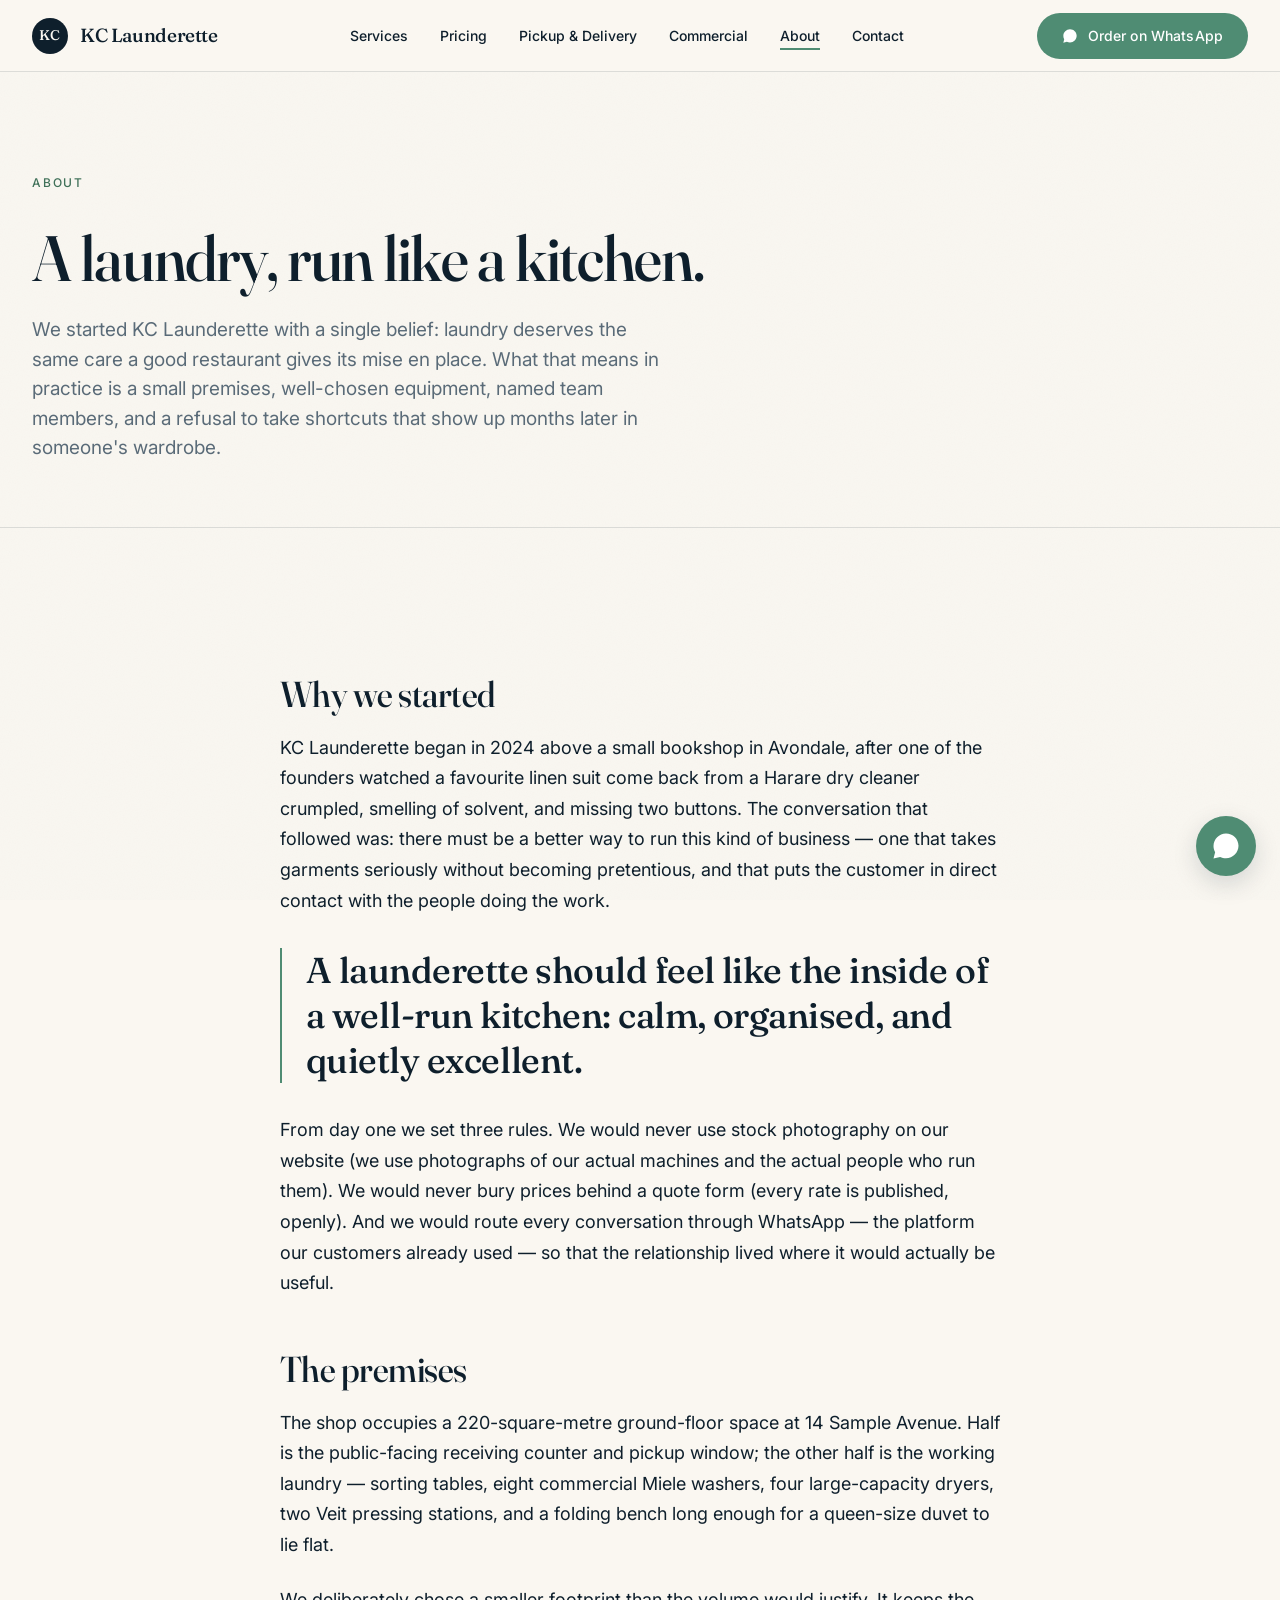
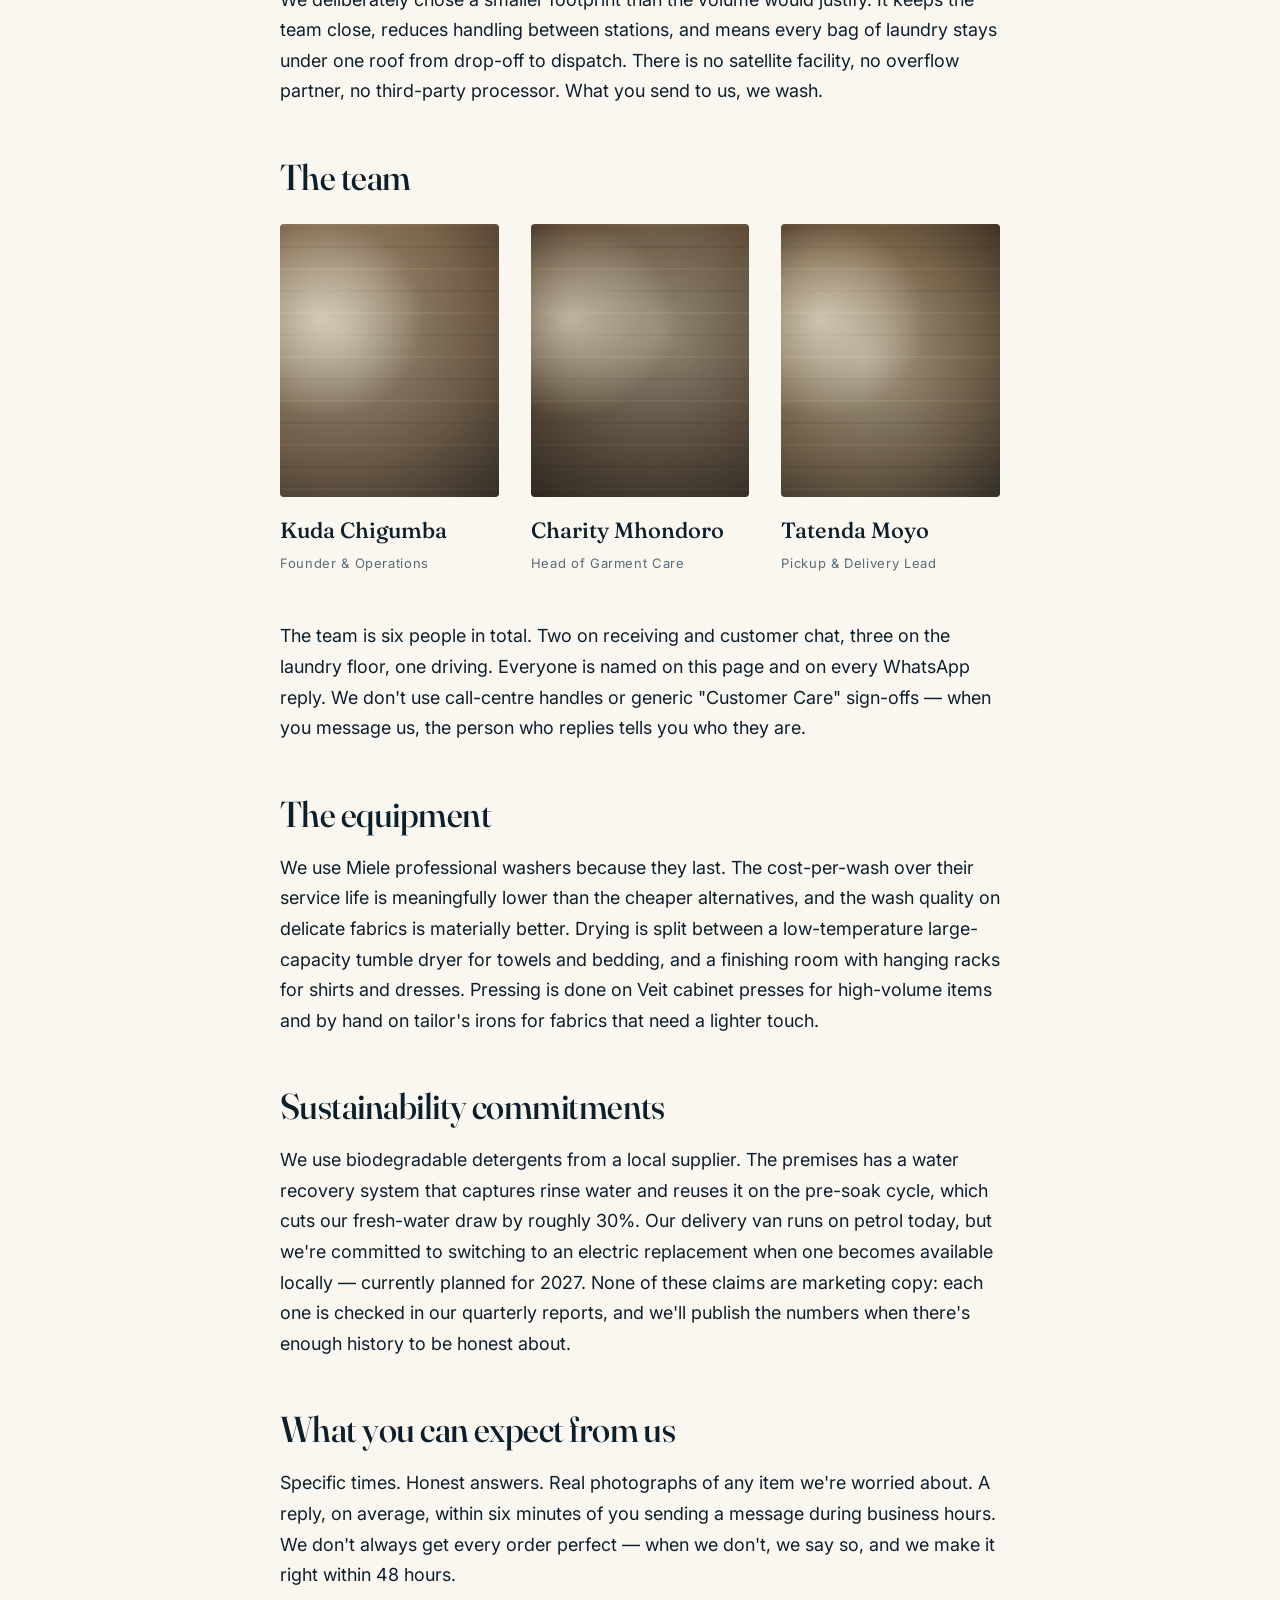
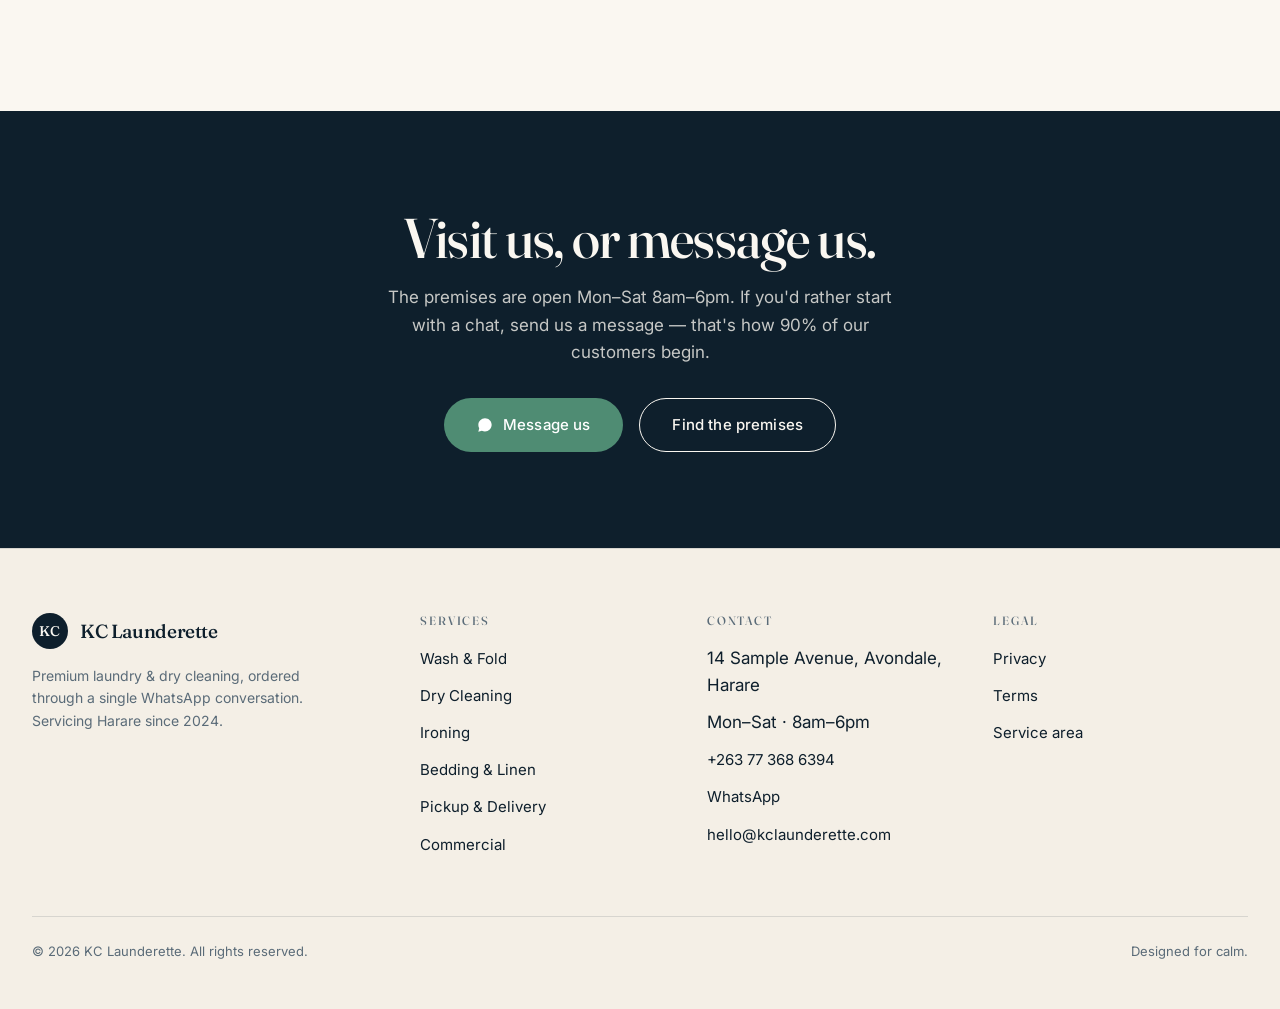
==== about.html @ 192f3614 "Initial site: KC Launderette enterprise website Implements the full design specification (v1.0) — se" ====
<!DOCTYPE html>
<html lang="en">
<head>
  <meta charset="UTF-8" />
  <meta name="viewport" content="width=device-width, initial-scale=1, viewport-fit=cover" />
  <title>About — KC Launderette</title>
  <meta name="description" content="The story behind KC Launderette — the premises, the team, the equipment, and the sustainability commitments behind every load." />
  <meta name="theme-color" content="#FAF7F1" />

  <link rel="preconnect" href="https://fonts.googleapis.com" />
  <link rel="preconnect" href="https://fonts.gstatic.com" crossorigin />
  <link rel="stylesheet" href="https://fonts.googleapis.com/css2?family=Fraunces:opsz,wght@9..144,400;9..144,500;9..144,600&family=Inter:wght@400;500;600&display=swap" />
  <link rel="stylesheet" href="assets/css/styles.css" />
</head>
<body>

<a class="skip-link" href="#main">Skip to content</a>

<!-- Navigation -->
<header class="nav">
  <div class="container nav__inner">
    <a href="index.html" class="brand" aria-label="KC Launderette home">
      <span class="brand__monogram">KC</span>
      <span class="brand__wordmark">KC Launderette</span>
    </a>
    <nav aria-label="Primary">
      <ul class="nav__links">
        <li><a href="services.html">Services</a></li>
        <li><a href="pricing.html">Pricing</a></li>
        <li><a href="pickup-delivery.html">Pickup &amp; Delivery</a></li>
        <li><a href="commercial.html">Commercial</a></li>
        <li><a href="about.html" aria-current="page">About</a></li>
        <li><a href="contact.html">Contact</a></li>
      </ul>
    </nav>
    <div class="nav__right">
      <a class="btn btn--primary btn--whatsapp nav__cta" href="https://wa.me/263773686394?text=Hi%20KC%20Launderette%2C%20I%27d%20like%20to%20place%20an%20order." data-source="nav" data-label="Order on WhatsApp" target="_blank" rel="noopener">
        <svg class="icon-whatsapp" viewBox="0 0 24 24" fill="currentColor" aria-hidden="true"><path d="M17.5 14.4c-.3-.1-1.7-.8-2-.9-.3-.1-.5-.2-.7.2-.2.3-.7.9-.9 1.1-.2.2-.3.2-.6.1-.3-.1-1.2-.4-2.3-1.4-.9-.8-1.4-1.7-1.6-2-.2-.3 0-.5.1-.6.1-.1.3-.4.4-.5.1-.2.2-.3.3-.5.1-.2 0-.4 0-.5l-.7-1.8c-.2-.5-.4-.4-.6-.4h-.5c-.2 0-.5.1-.7.4-.3.3-1 1-1 2.4s1 2.8 1.2 3c.1.2 2 3.1 4.9 4.4.7.3 1.2.5 1.6.6.7.2 1.3.2 1.8.1.5-.1 1.7-.7 1.9-1.4.2-.7.2-1.2.2-1.4-.1-.1-.3-.2-.6-.3zM12 2C6.5 2 2 6.5 2 12c0 1.8.5 3.4 1.3 4.9L2 22l5.3-1.3c1.4.7 3 1.1 4.7 1.1 5.5 0 10-4.5 10-10S17.5 2 12 2z"/></svg>
        Order on WhatsApp
      </a>
      <a class="nav__mobile-cta" href="https://wa.me/263773686394?text=Hi%20KC%20Launderette%2C%20I%27d%20like%20to%20place%20an%20order." data-source="nav-mobile" data-label="WhatsApp" target="_blank" rel="noopener" aria-label="Order on WhatsApp">
        <svg viewBox="0 0 24 24" width="22" height="22" fill="currentColor" aria-hidden="true"><path d="M17.5 14.4c-.3-.1-1.7-.8-2-.9-.3-.1-.5-.2-.7.2-.2.3-.7.9-.9 1.1-.2.2-.3.2-.6.1-.3-.1-1.2-.4-2.3-1.4-.9-.8-1.4-1.7-1.6-2-.2-.3 0-.5.1-.6.1-.1.3-.4.4-.5.1-.2.2-.3.3-.5.1-.2 0-.4 0-.5l-.7-1.8c-.2-.5-.4-.4-.6-.4h-.5c-.2 0-.5.1-.7.4-.3.3-1 1-1 2.4s1 2.8 1.2 3c.1.2 2 3.1 4.9 4.4.7.3 1.2.5 1.6.6.7.2 1.3.2 1.8.1.5-.1 1.7-.7 1.9-1.4.2-.7.2-1.2.2-1.4-.1-.1-.3-.2-.6-.3zM12 2C6.5 2 2 6.5 2 12c0 1.8.5 3.4 1.3 4.9L2 22l5.3-1.3c1.4.7 3 1.1 4.7 1.1 5.5 0 10-4.5 10-10S17.5 2 12 2z"/></svg>
      </a>
      <button class="nav__hamburger" aria-label="Open menu" aria-expanded="false" data-menu-open>
        <svg viewBox="0 0 24 24" fill="none" stroke="currentColor" stroke-width="1.5" stroke-linecap="round"><path d="M4 7h16M4 12h16M4 17h16"/></svg>
      </button>
    </div>
  </div>
</header>

<!-- Mobile menu overlay -->
<div class="menu" data-menu role="dialog" aria-label="Site navigation">
  <div class="menu__top">
    <a href="index.html" class="brand">
      <span class="brand__monogram">KC</span>
      <span class="brand__wordmark">KC Launderette</span>
    </a>
    <button class="nav__hamburger" aria-label="Close menu" data-menu-close>
      <svg viewBox="0 0 24 24" fill="none" stroke="currentColor" stroke-width="1.5" stroke-linecap="round"><path d="M6 6l12 12M18 6L6 18"/></svg>
    </button>
  </div>
  <ul class="menu__list">
    <li><a href="services.html">Services</a></li>
    <li><a href="pricing.html">Pricing</a></li>
    <li><a href="pickup-delivery.html">Pickup &amp; Delivery</a></li>
    <li><a href="commercial.html">Commercial</a></li>
    <li><a href="about.html">About</a></li>
    <li><a href="contact.html">Contact</a></li>
  </ul>
  <div class="menu__footer">
    <a class="btn btn--primary btn--whatsapp btn--full btn--lg" href="https://wa.me/263773686394?text=Hi%20KC%20Launderette%2C%20I%27d%20like%20to%20place%20an%20order." data-source="menu" data-label="Order on WhatsApp" target="_blank" rel="noopener">
      <svg class="icon-whatsapp" viewBox="0 0 24 24" fill="currentColor" aria-hidden="true"><path d="M17.5 14.4c-.3-.1-1.7-.8-2-.9-.3-.1-.5-.2-.7.2-.2.3-.7.9-.9 1.1-.2.2-.3.2-.6.1-.3-.1-1.2-.4-2.3-1.4-.9-.8-1.4-1.7-1.6-2-.2-.3 0-.5.1-.6.1-.1.3-.4.4-.5.1-.2.2-.3.3-.5.1-.2 0-.4 0-.5l-.7-1.8c-.2-.5-.4-.4-.6-.4h-.5c-.2 0-.5.1-.7.4-.3.3-1 1-1 2.4s1 2.8 1.2 3c.1.2 2 3.1 4.9 4.4.7.3 1.2.5 1.6.6.7.2 1.3.2 1.8.1.5-.1 1.7-.7 1.9-1.4.2-.7.2-1.2.2-1.4-.1-.1-.3-.2-.6-.3zM12 2C6.5 2 2 6.5 2 12c0 1.8.5 3.4 1.3 4.9L2 22l5.3-1.3c1.4.7 3 1.1 4.7 1.1 5.5 0 10-4.5 10-10S17.5 2 12 2z"/></svg>
      Order on WhatsApp
    </a>
  </div>
</div>

<main id="main">

<!-- Page hero -->
<section class="page-hero">
  <div class="container">
    <div class="page-hero__inner">
      <span class="eyebrow">About</span>
      <h1 class="page-hero__title">A laundry, run like a kitchen.</h1>
      <p class="page-hero__sub">
        We started KC Launderette with a single belief: laundry deserves the same care a good restaurant gives its mise en place. What that means in practice is a small premises, well-chosen equipment, named team members, and a refusal to take shortcuts that show up months later in someone's wardrobe.
      </p>
    </div>
  </div>
</section>

<!-- Origin story -->
<section class="section">
  <div class="container">
    <div class="long-form">
      <h3>Why we started</h3>
      <p>
        KC Launderette began in 2024 above a small bookshop in Avondale, after one of the founders watched a favourite linen suit come back from a Harare dry cleaner crumpled, smelling of solvent, and missing two buttons. The conversation that followed was: there must be a better way to run this kind of business — one that takes garments seriously without becoming pretentious, and that puts the customer in direct contact with the people doing the work.
      </p>
      <p class="lead-quote">
        A launderette should feel like the inside of a well-run kitchen: calm, organised, and quietly excellent.
      </p>
      <p>
        From day one we set three rules. We would never use stock photography on our website (we use photographs of our actual machines and the actual people who run them). We would never bury prices behind a quote form (every rate is published, openly). And we would route every conversation through WhatsApp — the platform our customers already used — so that the relationship lived where it would actually be useful.
      </p>

      <h3>The premises</h3>
      <p>
        The shop occupies a 220-square-metre ground-floor space at 14 Sample Avenue. Half is the public-facing receiving counter and pickup window; the other half is the working laundry — sorting tables, eight commercial Miele washers, four large-capacity dryers, two Veit pressing stations, and a folding bench long enough for a queen-size duvet to lie flat.
      </p>
      <p>
        We deliberately chose a smaller footprint than the volume would justify. It keeps the team close, reduces handling between stations, and means every bag of laundry stays under one roof from drop-off to dispatch. There is no satellite facility, no overflow partner, no third-party processor. What you send to us, we wash.
      </p>

      <h3>The team</h3>
    </div>

    <div class="team-grid" style="max-width: 720px; margin: var(--space-3) auto var(--space-6);">
      <div class="team-member">
        <div class="team-member__art">
          <div class="photo-placeholder photo-placeholder--team"></div>
        </div>
        <p class="team-member__name">Kuda Chigumba</p>
        <p class="team-member__role">Founder &amp; Operations</p>
      </div>
      <div class="team-member">
        <div class="team-member__art">
          <div class="photo-placeholder photo-placeholder--team" style="background:linear-gradient(160deg, rgba(14, 31, 44, 0.12) 0%, rgba(14, 31, 44, 0.36) 100%), radial-gradient(circle at 60% 40%, #b8a78a 0%, #735a3f 60%, #3e2c1c 100%);"></div>
        </div>
        <p class="team-member__name">Charity Mhondoro</p>
        <p class="team-member__role">Head of Garment Care</p>
      </div>
      <div class="team-member">
        <div class="team-member__art">
          <div class="photo-placeholder photo-placeholder--team" style="background:linear-gradient(160deg, rgba(14, 31, 44, 0.12) 0%, rgba(14, 31, 44, 0.36) 100%), radial-gradient(circle at 40% 50%, #d8c2a0 0%, #8e7350 60%, #4a3623 100%);"></div>
        </div>
        <p class="team-member__name">Tatenda Moyo</p>
        <p class="team-member__role">Pickup &amp; Delivery Lead</p>
      </div>
    </div>

    <div class="long-form">
      <p>
        The team is six people in total. Two on receiving and customer chat, three on the laundry floor, one driving. Everyone is named on this page and on every WhatsApp reply. We don't use call-centre handles or generic "Customer Care" sign-offs — when you message us, the person who replies tells you who they are.
      </p>

      <h3>The equipment</h3>
      <p>
        We use Miele professional washers because they last. The cost-per-wash over their service life is meaningfully lower than the cheaper alternatives, and the wash quality on delicate fabrics is materially better. Drying is split between a low-temperature large-capacity tumble dryer for towels and bedding, and a finishing room with hanging racks for shirts and dresses. Pressing is done on Veit cabinet presses for high-volume items and by hand on tailor's irons for fabrics that need a lighter touch.
      </p>

      <h3>Sustainability commitments</h3>
      <p>
        We use biodegradable detergents from a local supplier. The premises has a water recovery system that captures rinse water and reuses it on the pre-soak cycle, which cuts our fresh-water draw by roughly 30%. Our delivery van runs on petrol today, but we're committed to switching to an electric replacement when one becomes available locally — currently planned for 2027. None of these claims are marketing copy: each one is checked in our quarterly reports, and we'll publish the numbers when there's enough history to be honest about.
      </p>

      <h3>What you can expect from us</h3>
      <p>
        Specific times. Honest answers. Real photographs of any item we're worried about. A reply, on average, within six minutes of you sending a message during business hours. We don't always get every order perfect — when we don't, we say so, and we make it right within 48 hours.
      </p>
    </div>
  </div>
</section>

<!-- Conversion -->
<section class="conversion">
  <div class="container">
    <h2>Visit us, or message us.</h2>
    <p>The premises are open Mon–Sat 8am–6pm. If you'd rather start with a chat, send us a message — that's how 90% of our customers begin.</p>
    <div style="display:flex; gap: var(--space-2); justify-content: center; flex-wrap: wrap; margin-top: var(--space-3);">
      <a class="btn btn--primary btn--whatsapp btn--lg" href="https://wa.me/263773686394?text=Hi%20KC%20Launderette%2C%20I%27d%20like%20to%20chat." data-source="about-conversion" data-label="Open WhatsApp" target="_blank" rel="noopener">
        <svg class="icon-whatsapp" viewBox="0 0 24 24" fill="currentColor" aria-hidden="true"><path d="M17.5 14.4c-.3-.1-1.7-.8-2-.9-.3-.1-.5-.2-.7.2-.2.3-.7.9-.9 1.1-.2.2-.3.2-.6.1-.3-.1-1.2-.4-2.3-1.4-.9-.8-1.4-1.7-1.6-2-.2-.3 0-.5.1-.6.1-.1.3-.4.4-.5.1-.2.2-.3.3-.5.1-.2 0-.4 0-.5l-.7-1.8c-.2-.5-.4-.4-.6-.4h-.5c-.2 0-.5.1-.7.4-.3.3-1 1-1 2.4s1 2.8 1.2 3c.1.2 2 3.1 4.9 4.4.7.3 1.2.5 1.6.6.7.2 1.3.2 1.8.1.5-.1 1.7-.7 1.9-1.4.2-.7.2-1.2.2-1.4-.1-.1-.3-.2-.6-.3zM12 2C6.5 2 2 6.5 2 12c0 1.8.5 3.4 1.3 4.9L2 22l5.3-1.3c1.4.7 3 1.1 4.7 1.1 5.5 0 10-4.5 10-10S17.5 2 12 2z"/></svg>
        Message us
      </a>
      <a class="btn btn--ghost-cream btn--lg" href="contact.html">Find the premises</a>
    </div>
  </div>
</section>

</main>

<!-- Footer -->
<footer class="footer">
  <div class="container">
    <div class="footer__grid">
      <div>
        <a href="index.html" class="brand">
          <span class="brand__monogram">KC</span>
          <span class="brand__wordmark">KC Launderette</span>
        </a>
        <p class="footer__tagline">Premium laundry &amp; dry cleaning, ordered through a single WhatsApp conversation. Servicing Harare since 2024.</p>
      </div>
      <div>
        <h4 class="footer__title">Services</h4>
        <ul class="footer__list">
          <li><a href="services.html#wash-fold">Wash &amp; Fold</a></li>
          <li><a href="services.html#dry-cleaning">Dry Cleaning</a></li>
          <li><a href="services.html#ironing">Ironing</a></li>
          <li><a href="services.html#bedding">Bedding &amp; Linen</a></li>
          <li><a href="pickup-delivery.html">Pickup &amp; Delivery</a></li>
          <li><a href="commercial.html">Commercial</a></li>
        </ul>
      </div>
      <div>
        <h4 class="footer__title">Contact</h4>
        <ul class="footer__list">
          <li>14 Sample Avenue, Avondale, Harare</li>
          <li>Mon–Sat · 8am–6pm</li>
          <li><a href="tel:+263773686394">+263 77 368 6394</a></li>
          <li><a href="https://wa.me/263773686394" target="_blank" rel="noopener" data-source="footer" data-label="WhatsApp">WhatsApp</a></li>
          <li><a href="mailto:hello@kclaunderette.com">hello@kclaunderette.com</a></li>
        </ul>
      </div>
      <div>
        <h4 class="footer__title">Legal</h4>
        <ul class="footer__list">
          <li><a href="#">Privacy</a></li>
          <li><a href="#">Terms</a></li>
          <li><a href="#">Service area</a></li>
        </ul>
      </div>
    </div>
    <div class="footer__bottom">
      <span>© <span data-year>2026</span> KC Launderette. All rights reserved.</span>
      <span>Designed for calm.</span>
    </div>
  </div>
</footer>

<a class="whatsapp-fab" href="https://wa.me/263773686394?text=Hi%20KC%20Launderette%2C%20I%27d%20like%20to%20chat." data-source="fab" data-label="Float WhatsApp" target="_blank" rel="noopener" aria-label="Chat with us on WhatsApp">
  <span class="whatsapp-fab__tooltip">Chat with us — usually replying in 6 minutes</span>
  <svg viewBox="0 0 24 24" fill="currentColor" aria-hidden="true"><path d="M17.5 14.4c-.3-.1-1.7-.8-2-.9-.3-.1-.5-.2-.7.2-.2.3-.7.9-.9 1.1-.2.2-.3.2-.6.1-.3-.1-1.2-.4-2.3-1.4-.9-.8-1.4-1.7-1.6-2-.2-.3 0-.5.1-.6.1-.1.3-.4.4-.5.1-.2.2-.3.3-.5.1-.2 0-.4 0-.5l-.7-1.8c-.2-.5-.4-.4-.6-.4h-.5c-.2 0-.5.1-.7.4-.3.3-1 1-1 2.4s1 2.8 1.2 3c.1.2 2 3.1 4.9 4.4.7.3 1.2.5 1.6.6.7.2 1.3.2 1.8.1.5-.1 1.7-.7 1.9-1.4.2-.7.2-1.2.2-1.4-.1-.1-.3-.2-.6-.3zM12 2C6.5 2 2 6.5 2 12c0 1.8.5 3.4 1.3 4.9L2 22l5.3-1.3c1.4.7 3 1.1 4.7 1.1 5.5 0 10-4.5 10-10S17.5 2 12 2z"/></svg>
</a>

<script src="assets/js/main.js" defer></script>
</body>
</html>
---- assets/css/styles.css ----
/* ==========================================================================
   KC Launderette — Website Styles
   Implementation of the Design Specification v1.0
   ========================================================================== */

/* --------------------------------------------------------------------------
   1. Tokens
   -------------------------------------------------------------------------- */
:root {
  /* Colour palette (per Section 04) */
  --navy: #0E1F2C;
  --cream-paper: #FAF7F1;
  --cream-deep: #F4EFE6;
  --mint: #4F8C73;
  --mint-deep: #3F7058;
  --rust: #C8623A;
  --ink-soft: #5A6B78;
  --hairline: rgba(14, 31, 44, 0.12);

  /* Typography */
  --font-display: "Fraunces", "Georgia", serif;
  --font-body: "Inter", -apple-system, BlinkMacSystemFont, "Segoe UI", sans-serif;

  /* Spacing — 8px base unit */
  --space-1: 8px;
  --space-2: 16px;
  --space-3: 24px;
  --space-4: 32px;
  --space-6: 48px;
  --space-8: 64px;
  --space-12: 96px;
  --space-16: 128px;

  /* Layout */
  --max-width: 1280px;
  --gutter-desktop: 32px;
  --gutter-mobile: 24px;
  --nav-height: 72px;

  /* Motion */
  --ease: cubic-bezier(0.2, 0, 0, 1);
  --transition-fast: 160ms var(--ease);
  --transition: 280ms var(--ease);
}

/* --------------------------------------------------------------------------
   2. Reset & base
   -------------------------------------------------------------------------- */
*, *::before, *::after { box-sizing: border-box; }
html { -webkit-text-size-adjust: 100%; scroll-behavior: smooth; }
body {
  margin: 0;
  font-family: var(--font-body);
  font-size: 17px;
  line-height: 1.6;
  color: var(--navy);
  background: var(--cream-paper);
  -webkit-font-smoothing: antialiased;
  -moz-osx-font-smoothing: grayscale;
}

img, svg { display: block; max-width: 100%; height: auto; }
button { font: inherit; cursor: pointer; border: 0; background: none; color: inherit; }
a { color: var(--mint-deep); text-decoration: none; transition: color var(--transition-fast); }
a:hover { color: var(--navy); }

/* Subtle paper grain on the page background, per spec */
body::before {
  content: "";
  position: fixed;
  inset: 0;
  pointer-events: none;
  z-index: -1;
  opacity: 0.45;
  background-image: url("data:image/svg+xml;utf8,<svg xmlns='http://www.w3.org/2000/svg' width='180' height='180'><filter id='n'><feTurbulence type='fractalNoise' baseFrequency='0.85' numOctaves='2' stitchTiles='stitch'/><feColorMatrix values='0 0 0 0 0.055  0 0 0 0 0.122  0 0 0 0 0.173  0 0 0 0.04 0'/></filter><rect width='100%25' height='100%25' filter='url(%23n)'/></svg>");
}

::selection { background: var(--mint); color: #fff; }

/* --------------------------------------------------------------------------
   3. Typography
   -------------------------------------------------------------------------- */
h1, h2, h3, h4 {
  font-family: var(--font-display);
  font-weight: 500;
  font-variation-settings: "opsz" 96;
  letter-spacing: -0.015em;
  margin: 0;
  color: var(--navy);
  line-height: 1.1;
}

.h-display {
  font-family: var(--font-display);
  font-weight: 500;
  font-size: clamp(48px, 7vw, 96px);
  line-height: 1.05;
  letter-spacing: -0.02em;
  font-variation-settings: "opsz" 144;
}

h1, .h1 { font-size: clamp(40px, 5.5vw, 72px); line-height: 1.05; letter-spacing: -0.02em; }
h2, .h2 { font-size: clamp(32px, 4vw, 56px); line-height: 1.15; letter-spacing: -0.015em; }
h3, .h3 { font-size: clamp(24px, 2.4vw, 32px); line-height: 1.25; }
h4, .h4 { font-size: 22px; line-height: 1.3; }

p { margin: 0 0 var(--space-2); }
.lead { font-size: 19px; line-height: 1.6; color: var(--navy); }

.eyebrow {
  display: inline-block;
  font-family: var(--font-body);
  font-weight: 500;
  font-size: 12px;
  letter-spacing: 0.15em;
  text-transform: uppercase;
  color: var(--mint-deep);
  margin: 0 0 var(--space-2);
}

.caption {
  font-family: var(--font-body);
  font-weight: 500;
  font-size: 13px;
  line-height: 1.5;
  color: var(--ink-soft);
}

.muted { color: var(--ink-soft); }

/* --------------------------------------------------------------------------
   4. Layout primitives
   -------------------------------------------------------------------------- */
.container {
  width: 100%;
  max-width: calc(var(--max-width) + (var(--gutter-desktop) * 2));
  margin: 0 auto;
  padding: 0 var(--gutter-mobile);
}
@media (min-width: 768px) { .container { padding: 0 var(--gutter-desktop); } }

.section {
  padding: var(--space-8) 0;
}
@media (min-width: 768px) { .section { padding: var(--space-12) 0; } }

.section--tight { padding: var(--space-6) 0; }
@media (min-width: 768px) { .section--tight { padding: var(--space-8) 0; } }

.section--cream-deep { background: var(--cream-deep); }
.section--navy { background: var(--navy); color: var(--cream-paper); }
.section--navy .eyebrow { color: var(--mint); }
.section--navy h1, .section--navy h2, .section--navy h3 { color: var(--cream-paper); }

.grid { display: grid; gap: var(--space-3); }
.grid--2 { grid-template-columns: 1fr; }
.grid--3 { grid-template-columns: 1fr; }
.grid--4 { grid-template-columns: 1fr; }
@media (min-width: 768px) {
  .grid { gap: var(--space-4); }
  .grid--2 { grid-template-columns: repeat(2, 1fr); }
  .grid--3 { grid-template-columns: repeat(3, 1fr); }
  .grid--4 { grid-template-columns: repeat(2, 1fr); }
}
@media (min-width: 1024px) {
  .grid--4 { grid-template-columns: repeat(4, 1fr); }
}

.stack > * + * { margin-top: var(--space-2); }
.stack-lg > * + * { margin-top: var(--space-4); }

.text-center { text-align: center; }

/* --------------------------------------------------------------------------
   5. Navigation
   -------------------------------------------------------------------------- */
.nav {
  position: sticky;
  top: 0;
  z-index: 100;
  height: var(--nav-height);
  background: rgba(250, 247, 241, 0.92);
  backdrop-filter: saturate(140%) blur(12px);
  -webkit-backdrop-filter: saturate(140%) blur(12px);
  border-bottom: 1px solid var(--hairline);
}

.nav__inner {
  height: 100%;
  display: flex;
  align-items: center;
  justify-content: space-between;
  gap: var(--space-3);
}

.brand {
  display: inline-flex;
  align-items: center;
  gap: 12px;
  text-decoration: none;
  color: var(--navy);
}
.brand__monogram {
  width: 36px;
  height: 36px;
  border-radius: 999px;
  background: var(--navy);
  color: var(--cream-paper);
  display: grid;
  place-items: center;
  font-family: var(--font-display);
  font-weight: 500;
  font-size: 14px;
  letter-spacing: 0.02em;
}
.brand__wordmark {
  font-family: var(--font-display);
  font-weight: 500;
  font-size: 19px;
  letter-spacing: -0.02em;
}

.nav__links {
  display: none;
  list-style: none;
  margin: 0;
  padding: 0;
  gap: var(--space-4);
}
.nav__links a {
  font-size: 14px;
  font-weight: 500;
  color: var(--navy);
  position: relative;
  padding: 4px 0;
}
.nav__links a:hover { color: var(--mint-deep); }
.nav__links a[aria-current="page"]::after {
  content: "";
  position: absolute;
  left: 0; right: 0;
  bottom: -2px;
  height: 2px;
  background: var(--mint);
}

@media (min-width: 1024px) {
  .nav__links { display: flex; }
}

.nav__cta { display: none; }
@media (min-width: 1024px) {
  .nav__cta { display: inline-flex; }
}

.nav__mobile-cta {
  display: inline-flex;
  width: 44px;
  height: 44px;
  border-radius: 999px;
  background: var(--mint);
  color: #fff;
  align-items: center;
  justify-content: center;
}
@media (min-width: 1024px) {
  .nav__mobile-cta { display: none; }
}

.nav__hamburger {
  width: 44px;
  height: 44px;
  display: inline-flex;
  align-items: center;
  justify-content: center;
  color: var(--navy);
}
@media (min-width: 1024px) {
  .nav__hamburger { display: none; }
}
.nav__hamburger svg { width: 24px; height: 24px; }

.nav__right {
  display: flex;
  align-items: center;
  gap: var(--space-1);
}

/* Mobile overlay menu */
.menu {
  position: fixed;
  inset: 0;
  z-index: 200;
  background: var(--cream-paper);
  display: flex;
  flex-direction: column;
  transform: translateY(-100%);
  transition: transform 360ms var(--ease);
  visibility: hidden;
}
.menu.is-open { transform: translateY(0); visibility: visible; }
.menu__top {
  height: var(--nav-height);
  display: flex;
  align-items: center;
  justify-content: space-between;
  padding: 0 var(--gutter-mobile);
  border-bottom: 1px solid var(--hairline);
}
.menu__list {
  list-style: none;
  margin: 0;
  padding: var(--space-6) var(--gutter-mobile);
  display: flex;
  flex-direction: column;
  gap: var(--space-3);
  flex: 1;
}
.menu__list a {
  font-family: var(--font-display);
  font-weight: 500;
  font-size: 32px;
  color: var(--navy);
  letter-spacing: -0.015em;
}
.menu__list a:hover { color: var(--mint-deep); }
.menu__footer {
  padding: var(--space-4) var(--gutter-mobile) var(--space-6);
  border-top: 1px solid var(--hairline);
}

/* --------------------------------------------------------------------------
   6. Buttons
   -------------------------------------------------------------------------- */
.btn {
  display: inline-flex;
  align-items: center;
  justify-content: center;
  gap: 10px;
  padding: 14px 24px;
  font-family: var(--font-body);
  font-weight: 500;
  font-size: 14px;
  line-height: 1;
  letter-spacing: 0.01em;
  border-radius: 999px;
  border: 1px solid transparent;
  white-space: nowrap;
  cursor: pointer;
  text-decoration: none;
  transition: transform var(--transition-fast),
              background-color var(--transition-fast),
              color var(--transition-fast),
              border-color var(--transition-fast),
              box-shadow var(--transition-fast);
  min-height: 44px;
}

.btn:focus-visible {
  outline: 2px solid var(--mint);
  outline-offset: 2px;
}

.btn--primary {
  background: var(--mint);
  color: #fff;
}
.btn--primary:hover {
  background: var(--navy);
  color: #fff;
  transform: translateY(-2px);
}

.btn--navy {
  background: var(--navy);
  color: var(--cream-paper);
}
.btn--navy:hover {
  background: var(--mint-deep);
  color: #fff;
  transform: translateY(-2px);
}

.btn--secondary {
  background: transparent;
  color: var(--navy);
  border-color: var(--navy);
}
.btn--secondary:hover {
  background: var(--navy);
  color: #fff;
}

.btn--ghost-cream {
  background: transparent;
  color: var(--cream-paper);
  border-color: var(--cream-paper);
}
.btn--ghost-cream:hover {
  background: var(--cream-paper);
  color: var(--navy);
}

.btn--lg { padding: 18px 32px; font-size: 15px; min-height: 52px; }
.btn--full { width: 100%; }

.btn--whatsapp .icon-whatsapp { width: 16px; height: 16px; flex: none; }
.btn--whatsapp:hover { transform: translateY(-2px); }

.link-mint {
  display: inline-flex;
  align-items: center;
  gap: 6px;
  color: var(--mint-deep);
  font-weight: 500;
  font-size: 14px;
}
.link-mint:hover { color: var(--navy); }
.link-mint::after {
  content: "→";
  transition: transform var(--transition-fast);
}
.link-mint:hover::after { transform: translateX(3px); }

/* --------------------------------------------------------------------------
   7. Hero
   -------------------------------------------------------------------------- */
.hero {
  padding: var(--space-8) 0 var(--space-12);
  position: relative;
}
@media (min-width: 768px) {
  .hero { padding: var(--space-12) 0 var(--space-16); }
}

.hero__grid {
  display: grid;
  grid-template-columns: 1fr;
  gap: var(--space-6);
  align-items: center;
}
@media (min-width: 1024px) {
  .hero__grid { grid-template-columns: 60% 40%; gap: var(--space-8); }
}

.hero__copy { max-width: 640px; }
.hero__headline {
  font-family: var(--font-display);
  font-weight: 500;
  font-size: clamp(48px, 8vw, 96px);
  line-height: 1.02;
  letter-spacing: -0.025em;
  color: var(--navy);
  margin: var(--space-2) 0 var(--space-3);
  font-variation-settings: "opsz" 144;
}
.hero__sub {
  font-size: 18px;
  line-height: 1.6;
  color: var(--ink-soft);
  max-width: 520px;
  margin: 0 0 var(--space-4);
}
.hero__buttons { display: flex; flex-wrap: wrap; gap: var(--space-2); }

.hero__art {
  position: relative;
  aspect-ratio: 4 / 5;
  border-radius: 4px;
  overflow: hidden;
  background: var(--cream-deep);
}

/* Editorial photographic placeholder — folded textile vignette */
.photo-placeholder {
  position: relative;
  width: 100%;
  height: 100%;
  background:
    linear-gradient(160deg, rgba(14, 31, 44, 0.10) 0%, rgba(14, 31, 44, 0.32) 100%),
    linear-gradient(180deg, #d6c9b5 0%, #b9a587 60%, #8a7659 100%);
  overflow: hidden;
}
.photo-placeholder::before {
  /* horizontal folded-textile bands */
  content: "";
  position: absolute;
  inset: 0;
  background:
    repeating-linear-gradient(180deg,
      rgba(255, 255, 255, 0.08) 0 2px,
      transparent 2px 22px,
      rgba(0, 0, 0, 0.06) 22px 24px,
      transparent 24px 44px);
  mix-blend-mode: overlay;
}
.photo-placeholder::after {
  /* directional natural light from the left */
  content: "";
  position: absolute;
  inset: 0;
  background: radial-gradient(80% 60% at 18% 35%, rgba(255, 245, 220, 0.55) 0%, rgba(255, 245, 220, 0) 60%);
  mix-blend-mode: screen;
}
.photo-placeholder--machine {
  background:
    linear-gradient(170deg, rgba(14, 31, 44, 0.22) 0%, rgba(14, 31, 44, 0.42) 100%),
    radial-gradient(circle at 50% 55%, #5b6770 0%, #2d3640 60%, #1a2028 100%);
}
.photo-placeholder--machine::before {
  background: radial-gradient(circle at 50% 55%, transparent 0 18%, rgba(0, 0, 0, 0.45) 19%, rgba(0, 0, 0, 0.45) 22%, transparent 23%);
}
.photo-placeholder--shirts {
  background:
    linear-gradient(160deg, rgba(14, 31, 44, 0.10) 0%, rgba(14, 31, 44, 0.30) 100%),
    linear-gradient(180deg, #efe7d8 0%, #d8caaf 50%, #a89169 100%);
}
.photo-placeholder--shirts::before {
  background:
    repeating-linear-gradient(96deg,
      rgba(255, 255, 255, 0.16) 0 4px,
      transparent 4px 30px);
  mix-blend-mode: overlay;
}
.photo-placeholder--linen {
  background:
    linear-gradient(180deg, rgba(14, 31, 44, 0.12) 0%, rgba(14, 31, 44, 0.30) 100%),
    linear-gradient(180deg, #faf3e7 0%, #e0d4bc 60%, #b3a283 100%);
}
.photo-placeholder--team {
  background:
    linear-gradient(160deg, rgba(14, 31, 44, 0.12) 0%, rgba(14, 31, 44, 0.36) 100%),
    radial-gradient(circle at 30% 40%, #c9b594 0%, #8d6f4f 60%, #4a3623 100%);
}
.photo-placeholder--press {
  background:
    linear-gradient(170deg, rgba(14, 31, 44, 0.12) 0%, rgba(14, 31, 44, 0.34) 100%),
    radial-gradient(circle at 60% 50%, #c8b395 0%, #7e6a52 80%);
}
.photo-placeholder--label {
  position: absolute;
  bottom: 16px;
  left: 16px;
  font-family: var(--font-body);
  font-size: 11px;
  letter-spacing: 0.12em;
  text-transform: uppercase;
  color: rgba(255, 255, 255, 0.85);
}

/* Trust strip */
.trust-strip {
  margin-top: var(--space-6);
  border-top: 1px solid var(--hairline);
  border-bottom: 1px solid var(--hairline);
  padding: var(--space-3) 0;
}
.trust-strip__row {
  display: grid;
  gap: var(--space-2);
  grid-template-columns: 1fr 1fr;
}
@media (min-width: 768px) {
  .trust-strip__row { grid-template-columns: repeat(4, 1fr); }
}
.trust-strip__item {
  display: flex;
  align-items: center;
  gap: 10px;
  font-size: 14px;
  color: var(--navy);
}
.trust-strip__dot {
  width: 6px; height: 6px;
  border-radius: 999px;
  background: var(--mint);
  flex: none;
}

/* --------------------------------------------------------------------------
   8. Section header
   -------------------------------------------------------------------------- */
.section-head {
  max-width: 760px;
  margin: 0 0 var(--space-6);
}
.section-head--center { margin-left: auto; margin-right: auto; text-align: center; }
.section-head h2 { margin: var(--space-1) 0 var(--space-2); }
.section-head p { color: var(--ink-soft); font-size: 17px; }

.section-divider {
  height: 1px;
  background: var(--hairline);
  margin: 0;
  border: 0;
}

/* --------------------------------------------------------------------------
   9. Cards
   -------------------------------------------------------------------------- */
.card {
  background: var(--cream-deep);
  border-radius: 12px;
  padding: var(--space-4);
  display: flex;
  flex-direction: column;
  gap: var(--space-2);
  transition: transform var(--transition-fast), box-shadow var(--transition-fast);
}
.card:hover {
  transform: translateY(-4px);
  box-shadow: 0 12px 32px rgba(14, 31, 44, 0.08);
}
.card__icon {
  width: 32px;
  height: 32px;
  color: var(--mint-deep);
  display: inline-flex;
  align-items: center;
  justify-content: flex-start;
}
.card__icon svg { width: 28px; height: 28px; }
.card__title {
  font-family: var(--font-display);
  font-weight: 500;
  font-size: 28px;
  line-height: 1.2;
  letter-spacing: -0.01em;
  margin: 0;
  color: var(--navy);
}
.card__desc {
  color: var(--ink-soft);
  font-size: 15.5px;
  line-height: 1.55;
  margin: 0;
}
.card__link { margin-top: auto; padding-top: var(--space-2); }

.card--rust .card__icon { color: var(--rust); }
.card--rust .card__link { color: var(--rust); }

/* Pricing snapshot card */
.snapshot {
  display: grid;
  grid-template-columns: 1fr;
  gap: var(--space-2);
  padding: var(--space-4);
  background: var(--cream-deep);
  border-radius: 12px;
}
@media (min-width: 768px) {
  .snapshot { grid-template-columns: repeat(3, 1fr); padding: var(--space-6); }
}
.snapshot__item {
  display: flex;
  flex-direction: column;
  gap: 6px;
  padding: var(--space-2) 0;
  border-bottom: 1px solid var(--hairline);
}
@media (min-width: 768px) {
  .snapshot__item {
    border-bottom: 0;
    border-right: 1px solid var(--hairline);
    padding: 0 var(--space-3);
  }
  .snapshot__item:last-child { border-right: 0; }
  .snapshot__item:first-child { padding-left: 0; }
}
.snapshot__label {
  font-size: 12px;
  font-weight: 500;
  letter-spacing: 0.15em;
  text-transform: uppercase;
  color: var(--ink-soft);
}
.snapshot__price {
  font-family: var(--font-display);
  font-weight: 500;
  font-size: 32px;
  letter-spacing: -0.01em;
  color: var(--navy);
}

/* --------------------------------------------------------------------------
   10. Steps
   -------------------------------------------------------------------------- */
.steps {
  display: grid;
  gap: var(--space-6);
  grid-template-columns: 1fr;
  position: relative;
}
@media (min-width: 768px) {
  .steps { grid-template-columns: repeat(3, 1fr); gap: var(--space-4); }
}
.step__num {
  font-family: var(--font-display);
  font-weight: 500;
  font-size: 64px;
  line-height: 1;
  color: var(--mint);
  margin: 0 0 var(--space-2);
}
.step__rule {
  height: 1px;
  background: var(--hairline);
  margin: 0 0 var(--space-2);
}
.step__title {
  font-family: var(--font-display);
  font-weight: 500;
  font-size: 22px;
  line-height: 1.25;
  margin: 0 0 8px;
  color: var(--navy);
}
.step__body {
  font-size: 16px;
  line-height: 1.6;
  color: var(--ink-soft);
  margin: 0;
}

/* --------------------------------------------------------------------------
   11. Testimonials
   -------------------------------------------------------------------------- */
.testimonial {
  position: relative;
  padding: var(--space-6) var(--space-4) var(--space-4);
  background: var(--cream-deep);
  border-radius: 12px;
}
.testimonial__quote-mark {
  position: absolute;
  top: 8px;
  left: 16px;
  font-family: var(--font-display);
  font-weight: 500;
  font-size: 96px;
  line-height: 1;
  color: var(--mint);
  user-select: none;
}
.testimonial__body {
  position: relative;
  font-size: 16px;
  line-height: 1.65;
  color: var(--navy);
  margin: 0 0 var(--space-3);
}
.testimonial__attribution {
  font-size: 13px;
  font-weight: 500;
  color: var(--ink-soft);
}
.testimonial__attribution strong { color: var(--navy); font-weight: 500; }

/* --------------------------------------------------------------------------
   12. Map / Service area
   -------------------------------------------------------------------------- */
.map-wrap {
  display: grid;
  grid-template-columns: 1fr;
  gap: var(--space-4);
  align-items: stretch;
}
@media (min-width: 1024px) {
  .map-wrap { grid-template-columns: 1.4fr 1fr; gap: var(--space-6); }
}

.map {
  position: relative;
  aspect-ratio: 16 / 11;
  border-radius: 12px;
  overflow: hidden;
  background: #e9e3d6;
  border: 1px solid var(--hairline);
}
.map svg { width: 100%; height: 100%; display: block; }

.suburbs {
  display: grid;
  grid-template-columns: repeat(2, 1fr);
  gap: 8px 24px;
  list-style: none;
  margin: 0;
  padding: 0;
}
.suburbs li {
  font-size: 15px;
  color: var(--navy);
  padding: 8px 0;
  border-bottom: 1px solid var(--hairline);
}
.suburbs li::before {
  content: "·";
  color: var(--mint);
  margin-right: 10px;
  font-weight: 700;
}

/* --------------------------------------------------------------------------
   13. Conversion band
   -------------------------------------------------------------------------- */
.conversion {
  background: var(--navy);
  color: var(--cream-paper);
  padding: var(--space-12) 0;
  text-align: center;
}
.conversion h2 {
  font-family: var(--font-display);
  font-weight: 500;
  font-size: clamp(36px, 5vw, 56px);
  line-height: 1.1;
  letter-spacing: -0.015em;
  color: var(--cream-paper);
  margin: 0 0 var(--space-2);
}
.conversion p {
  color: rgba(250, 247, 241, 0.78);
  font-size: 17px;
  max-width: 540px;
  margin: 0 auto var(--space-4);
}

/* --------------------------------------------------------------------------
   14. Footer
   -------------------------------------------------------------------------- */
.footer {
  background: var(--cream-deep);
  padding: var(--space-8) 0 var(--space-6);
  border-top: 1px solid var(--hairline);
}
.footer__grid {
  display: grid;
  grid-template-columns: 1fr;
  gap: var(--space-6);
}
@media (min-width: 768px) {
  .footer__grid { grid-template-columns: 1.4fr 1fr 1fr 1fr; gap: var(--space-4); }
}
.footer__title {
  font-size: 12px;
  font-weight: 500;
  letter-spacing: 0.15em;
  text-transform: uppercase;
  color: var(--ink-soft);
  margin: 0 0 var(--space-2);
}
.footer__list { list-style: none; padding: 0; margin: 0; }
.footer__list li { margin-bottom: 10px; }
.footer__list a { color: var(--navy); font-size: 15px; }
.footer__list a:hover { color: var(--mint-deep); }

.footer__tagline {
  margin-top: var(--space-2);
  color: var(--ink-soft);
  font-size: 14px;
  line-height: 1.6;
  max-width: 320px;
}

.footer__bottom {
  margin-top: var(--space-6);
  padding-top: var(--space-3);
  border-top: 1px solid var(--hairline);
  display: flex;
  flex-wrap: wrap;
  gap: var(--space-2) var(--space-4);
  justify-content: space-between;
  align-items: center;
  color: var(--ink-soft);
  font-size: 13px;
}

/* --------------------------------------------------------------------------
   15. Floating WhatsApp button
   -------------------------------------------------------------------------- */
.whatsapp-fab {
  position: fixed;
  right: 24px;
  bottom: 24px;
  width: 52px;
  height: 52px;
  border-radius: 999px;
  background: var(--mint);
  color: #fff;
  display: inline-flex;
  align-items: center;
  justify-content: center;
  box-shadow: 0 8px 24px rgba(14, 31, 44, 0.15);
  z-index: 90;
  transition: transform var(--transition);
}
@media (min-width: 768px) {
  .whatsapp-fab { width: 60px; height: 60px; }
}
.whatsapp-fab:hover { transform: scale(1.08); }
.whatsapp-fab svg { width: 26px; height: 26px; }
@media (min-width: 768px) { .whatsapp-fab svg { width: 30px; height: 30px; } }

.whatsapp-fab__tooltip {
  position: absolute;
  right: calc(100% + 12px);
  top: 50%;
  transform: translateY(-50%);
  background: var(--navy);
  color: var(--cream-paper);
  font-size: 13px;
  padding: 8px 14px;
  border-radius: 999px;
  white-space: nowrap;
  opacity: 0;
  pointer-events: none;
  transition: opacity var(--transition-fast);
}
.whatsapp-fab:hover .whatsapp-fab__tooltip,
.whatsapp-fab:focus-visible .whatsapp-fab__tooltip {
  opacity: 1;
}

/* --------------------------------------------------------------------------
   16. Page hero (interior pages)
   -------------------------------------------------------------------------- */
.page-hero {
  padding: var(--space-8) 0 var(--space-6);
  border-bottom: 1px solid var(--hairline);
}
@media (min-width: 768px) {
  .page-hero { padding: var(--space-12) 0 var(--space-8); }
}
.page-hero__inner { max-width: 800px; }
.page-hero__title {
  font-family: var(--font-display);
  font-weight: 500;
  font-size: clamp(40px, 5vw, 72px);
  line-height: 1.05;
  letter-spacing: -0.02em;
  margin: var(--space-2) 0 var(--space-3);
}
.page-hero__sub {
  font-size: 19px;
  color: var(--ink-soft);
  line-height: 1.55;
  max-width: 640px;
  margin: 0;
}

/* --------------------------------------------------------------------------
   17. Service bands (Services page)
   -------------------------------------------------------------------------- */
.service-band {
  padding: var(--space-8) 0;
}
@media (min-width: 768px) {
  .service-band { padding: var(--space-12) 0; }
}
.service-band--alt { background: var(--cream-deep); }

.service-band__grid {
  display: grid;
  grid-template-columns: 1fr;
  gap: var(--space-4);
  align-items: center;
}
@media (min-width: 1024px) {
  .service-band__grid { grid-template-columns: 1fr 1fr; gap: var(--space-8); }
  .service-band--reverse .service-band__grid { direction: rtl; }
  .service-band--reverse .service-band__grid > * { direction: ltr; }
}

.service-band__art {
  aspect-ratio: 4 / 5;
  border-radius: 4px;
  overflow: hidden;
  position: relative;
}
.service-band__copy { max-width: 520px; }
.service-band__title {
  font-family: var(--font-display);
  font-weight: 500;
  font-size: clamp(32px, 4vw, 48px);
  line-height: 1.1;
  margin: var(--space-1) 0 var(--space-2);
  letter-spacing: -0.015em;
}
.service-band__desc {
  font-size: 17px;
  line-height: 1.65;
  color: var(--ink-soft);
  margin-bottom: var(--space-3);
}

.spec-list {
  list-style: none;
  margin: 0 0 var(--space-3);
  padding: 0;
}
.spec-list li {
  display: grid;
  grid-template-columns: 140px 1fr;
  gap: var(--space-2);
  padding: 12px 0;
  border-bottom: 1px solid var(--hairline);
  font-size: 14.5px;
}
.spec-list li:last-child { border-bottom: 0; }
.spec-list dt, .spec-list .term {
  font-weight: 500;
  color: var(--ink-soft);
  text-transform: uppercase;
  font-size: 12px;
  letter-spacing: 0.12em;
  padding-top: 2px;
}
.spec-list dd, .spec-list .desc {
  margin: 0;
  color: var(--navy);
  line-height: 1.55;
}

.tag-rust {
  display: inline-block;
  background: rgba(200, 98, 58, 0.10);
  color: var(--rust);
  padding: 4px 10px;
  border-radius: 999px;
  font-size: 11px;
  font-weight: 500;
  letter-spacing: 0.1em;
  text-transform: uppercase;
}

/* --------------------------------------------------------------------------
   18. Pricing tabs and tables
   -------------------------------------------------------------------------- */
.tabs {
  display: flex;
  flex-wrap: wrap;
  gap: 8px;
  margin-bottom: var(--space-4);
  border-bottom: 1px solid var(--hairline);
  padding-bottom: 0;
}
.tab {
  padding: 12px 18px;
  font-size: 14px;
  font-weight: 500;
  color: var(--ink-soft);
  border: 0;
  border-bottom: 2px solid transparent;
  background: transparent;
  cursor: pointer;
  margin-bottom: -1px;
  transition: color var(--transition-fast), border-color var(--transition-fast);
}
.tab:hover { color: var(--navy); }
.tab[aria-selected="true"] {
  color: var(--navy);
  border-color: var(--mint);
}

.tab-panel { display: none; }
.tab-panel.is-active { display: block; }

.price-table {
  width: 100%;
  border-collapse: collapse;
  font-size: 16px;
}
.price-table tbody tr {
  border-bottom: 1px solid var(--hairline);
}
.price-table tbody tr:nth-child(even) {
  background: var(--cream-deep);
}
.price-table th, .price-table td {
  padding: 16px var(--space-2);
  text-align: left;
  vertical-align: middle;
}
.price-table thead th {
  font-size: 12px;
  font-weight: 500;
  letter-spacing: 0.12em;
  text-transform: uppercase;
  color: var(--ink-soft);
  border-bottom: 1px solid var(--hairline);
  padding-top: 8px;
  padding-bottom: 8px;
}
.price-table .price {
  font-family: var(--font-display);
  font-weight: 500;
  font-size: 18px;
  text-align: right;
  color: var(--navy);
}
.price-table .item-meta {
  display: block;
  font-size: 13px;
  color: var(--ink-soft);
  margin-top: 2px;
}

.reassurance {
  padding: var(--space-3) var(--space-4);
  background: var(--cream-deep);
  border-radius: 12px;
  margin-bottom: var(--space-4);
  display: flex;
  gap: var(--space-2);
  align-items: flex-start;
}
.reassurance svg { flex: none; color: var(--mint-deep); width: 22px; height: 22px; margin-top: 2px; }
.reassurance p { margin: 0; font-size: 15px; line-height: 1.55; }

/* --------------------------------------------------------------------------
   19. Pickup & delivery — fee box, FAQs
   -------------------------------------------------------------------------- */
.fee-grid {
  display: grid;
  grid-template-columns: 1fr;
  gap: var(--space-2);
}
@media (min-width: 768px) { .fee-grid { grid-template-columns: repeat(3, 1fr); gap: var(--space-3); } }
.fee-box {
  background: var(--cream-deep);
  border-radius: 12px;
  padding: var(--space-4);
}
.fee-box__num {
  font-family: var(--font-display);
  font-weight: 500;
  font-size: 40px;
  line-height: 1;
  color: var(--navy);
  margin: 0 0 8px;
}
.fee-box__label {
  font-size: 12px;
  letter-spacing: 0.15em;
  text-transform: uppercase;
  color: var(--mint-deep);
  font-weight: 500;
  margin: 0 0 8px;
}
.fee-box__desc { color: var(--ink-soft); font-size: 14.5px; margin: 0; }

.faq {
  border-top: 1px solid var(--hairline);
}
.faq__item {
  border-bottom: 1px solid var(--hairline);
  padding: 0;
}
.faq__q {
  width: 100%;
  text-align: left;
  background: none;
  border: 0;
  padding: 22px 0;
  display: flex;
  justify-content: space-between;
  align-items: center;
  gap: var(--space-3);
  font-family: var(--font-display);
  font-weight: 500;
  font-size: 22px;
  line-height: 1.3;
  color: var(--navy);
  letter-spacing: -0.01em;
  cursor: pointer;
}
.faq__q .faq__icon {
  width: 24px; height: 24px;
  flex: none;
  color: var(--mint-deep);
  transition: transform var(--transition);
}
.faq__item.is-open .faq__q .faq__icon { transform: rotate(45deg); }
.faq__a {
  max-height: 0;
  overflow: hidden;
  transition: max-height var(--transition);
  color: var(--ink-soft);
  font-size: 16px;
  line-height: 1.65;
}
.faq__a-inner { padding: 0 0 var(--space-3); max-width: 700px; }
.faq__item.is-open .faq__a { max-height: 600px; }

/* --------------------------------------------------------------------------
   20. About — long-form editorial
   -------------------------------------------------------------------------- */
.long-form {
  max-width: 720px;
  margin: 0 auto;
  font-size: 18px;
  line-height: 1.7;
  color: var(--navy);
}
.long-form p { margin: 0 0 var(--space-3); }
.long-form h3 {
  margin-top: var(--space-6);
  margin-bottom: var(--space-2);
  font-size: clamp(28px, 3.2vw, 36px);
}
.long-form .lead-quote {
  font-family: var(--font-display);
  font-weight: 500;
  font-size: clamp(28px, 3.2vw, 36px);
  line-height: 1.25;
  color: var(--navy);
  letter-spacing: -0.015em;
  border-left: 2px solid var(--mint);
  padding-left: var(--space-3);
  margin: var(--space-4) 0;
}

.team-grid {
  display: grid;
  grid-template-columns: 1fr;
  gap: var(--space-4);
}
@media (min-width: 768px) { .team-grid { grid-template-columns: repeat(3, 1fr); } }
.team-member__art {
  aspect-ratio: 4 / 5;
  border-radius: 4px;
  overflow: hidden;
  margin-bottom: var(--space-2);
}
.team-member__name {
  font-family: var(--font-display);
  font-weight: 500;
  font-size: 22px;
  margin: 0;
  color: var(--navy);
}
.team-member__role {
  font-size: 13px;
  color: var(--ink-soft);
  letter-spacing: 0.05em;
  margin: 4px 0 0;
}

/* --------------------------------------------------------------------------
   21. Contact
   -------------------------------------------------------------------------- */
.contact-grid {
  display: grid;
  grid-template-columns: 1fr;
  gap: var(--space-3);
}
@media (min-width: 768px) { .contact-grid { grid-template-columns: repeat(2, 1fr); } }
@media (min-width: 1024px) { .contact-grid { grid-template-columns: repeat(4, 1fr); } }

.contact-block {
  background: var(--cream-deep);
  border-radius: 12px;
  padding: var(--space-4);
  display: flex;
  flex-direction: column;
  gap: 10px;
}
.contact-block__label {
  font-size: 12px;
  letter-spacing: 0.15em;
  text-transform: uppercase;
  color: var(--mint-deep);
  font-weight: 500;
}
.contact-block__value {
  font-family: var(--font-display);
  font-weight: 500;
  font-size: 22px;
  line-height: 1.3;
  color: var(--navy);
  letter-spacing: -0.01em;
}
.contact-block__meta {
  font-size: 14px;
  color: var(--ink-soft);
  line-height: 1.55;
  margin: 0;
}
.contact-block .btn { align-self: flex-start; margin-top: auto; }

/* --------------------------------------------------------------------------
   22. Commercial — case studies
   -------------------------------------------------------------------------- */
.case-grid {
  display: grid;
  grid-template-columns: 1fr;
  gap: var(--space-4);
}
@media (min-width: 768px) { .case-grid { grid-template-columns: repeat(2, 1fr); } }
.case {
  background: var(--cream-deep);
  border-radius: 12px;
  padding: var(--space-4);
}
.case__industry {
  font-size: 12px;
  letter-spacing: 0.15em;
  text-transform: uppercase;
  color: var(--mint-deep);
  font-weight: 500;
  margin: 0 0 var(--space-1);
}
.case__title {
  font-family: var(--font-display);
  font-weight: 500;
  font-size: 28px;
  line-height: 1.2;
  color: var(--navy);
  margin: 0 0 var(--space-2);
}
.case__quote {
  font-size: 16px;
  line-height: 1.6;
  color: var(--ink-soft);
  margin: 0 0 var(--space-3);
}
.case__stats {
  display: grid;
  grid-template-columns: repeat(3, 1fr);
  gap: var(--space-2);
  border-top: 1px solid var(--hairline);
  padding-top: var(--space-2);
}
.case__stat-num {
  font-family: var(--font-display);
  font-weight: 500;
  font-size: 26px;
  color: var(--navy);
  line-height: 1;
  display: block;
}
.case__stat-label {
  font-size: 11px;
  letter-spacing: 0.1em;
  text-transform: uppercase;
  color: var(--ink-soft);
  margin-top: 4px;
  display: block;
}

.industries {
  display: grid;
  grid-template-columns: repeat(2, 1fr);
  gap: var(--space-2);
}
@media (min-width: 768px) { .industries { grid-template-columns: repeat(3, 1fr); } }
@media (min-width: 1024px) { .industries { grid-template-columns: repeat(6, 1fr); } }
.industry {
  text-align: center;
  padding: var(--space-3);
  border: 1px solid var(--hairline);
  border-radius: 12px;
}
.industry__name {
  font-family: var(--font-display);
  font-weight: 500;
  font-size: 18px;
  margin: 8px 0 0;
}
.industry svg {
  width: 28px;
  height: 28px;
  color: var(--mint-deep);
  margin: 0 auto;
}

/* --------------------------------------------------------------------------
   23. Privacy notice (small text near WhatsApp buttons)
   -------------------------------------------------------------------------- */
.privacy-note {
  font-size: 12px;
  color: var(--ink-soft);
  margin-top: var(--space-2);
  max-width: 420px;
  line-height: 1.5;
}

/* --------------------------------------------------------------------------
   24. Accessibility — reduced motion
   -------------------------------------------------------------------------- */
@media (prefers-reduced-motion: reduce) {
  *, *::before, *::after {
    animation-duration: 0.001ms !important;
    transition-duration: 0.001ms !important;
  }
  html { scroll-behavior: auto; }
}

/* --------------------------------------------------------------------------
   25. Skip link
   -------------------------------------------------------------------------- */
.skip-link {
  position: absolute;
  left: -9999px;
  top: 8px;
  background: var(--navy);
  color: var(--cream-paper);
  padding: 10px 16px;
  border-radius: 999px;
  font-size: 14px;
  z-index: 300;
}
.skip-link:focus {
  left: 16px;
  outline: 2px solid var(--mint);
  outline-offset: 2px;
}

/* --------------------------------------------------------------------------
   26. Utilities
   -------------------------------------------------------------------------- */
.sr-only {
  position: absolute;
  width: 1px; height: 1px;
  padding: 0; margin: -1px;
  overflow: hidden;
  clip: rect(0,0,0,0);
  white-space: nowrap;
  border: 0;
}
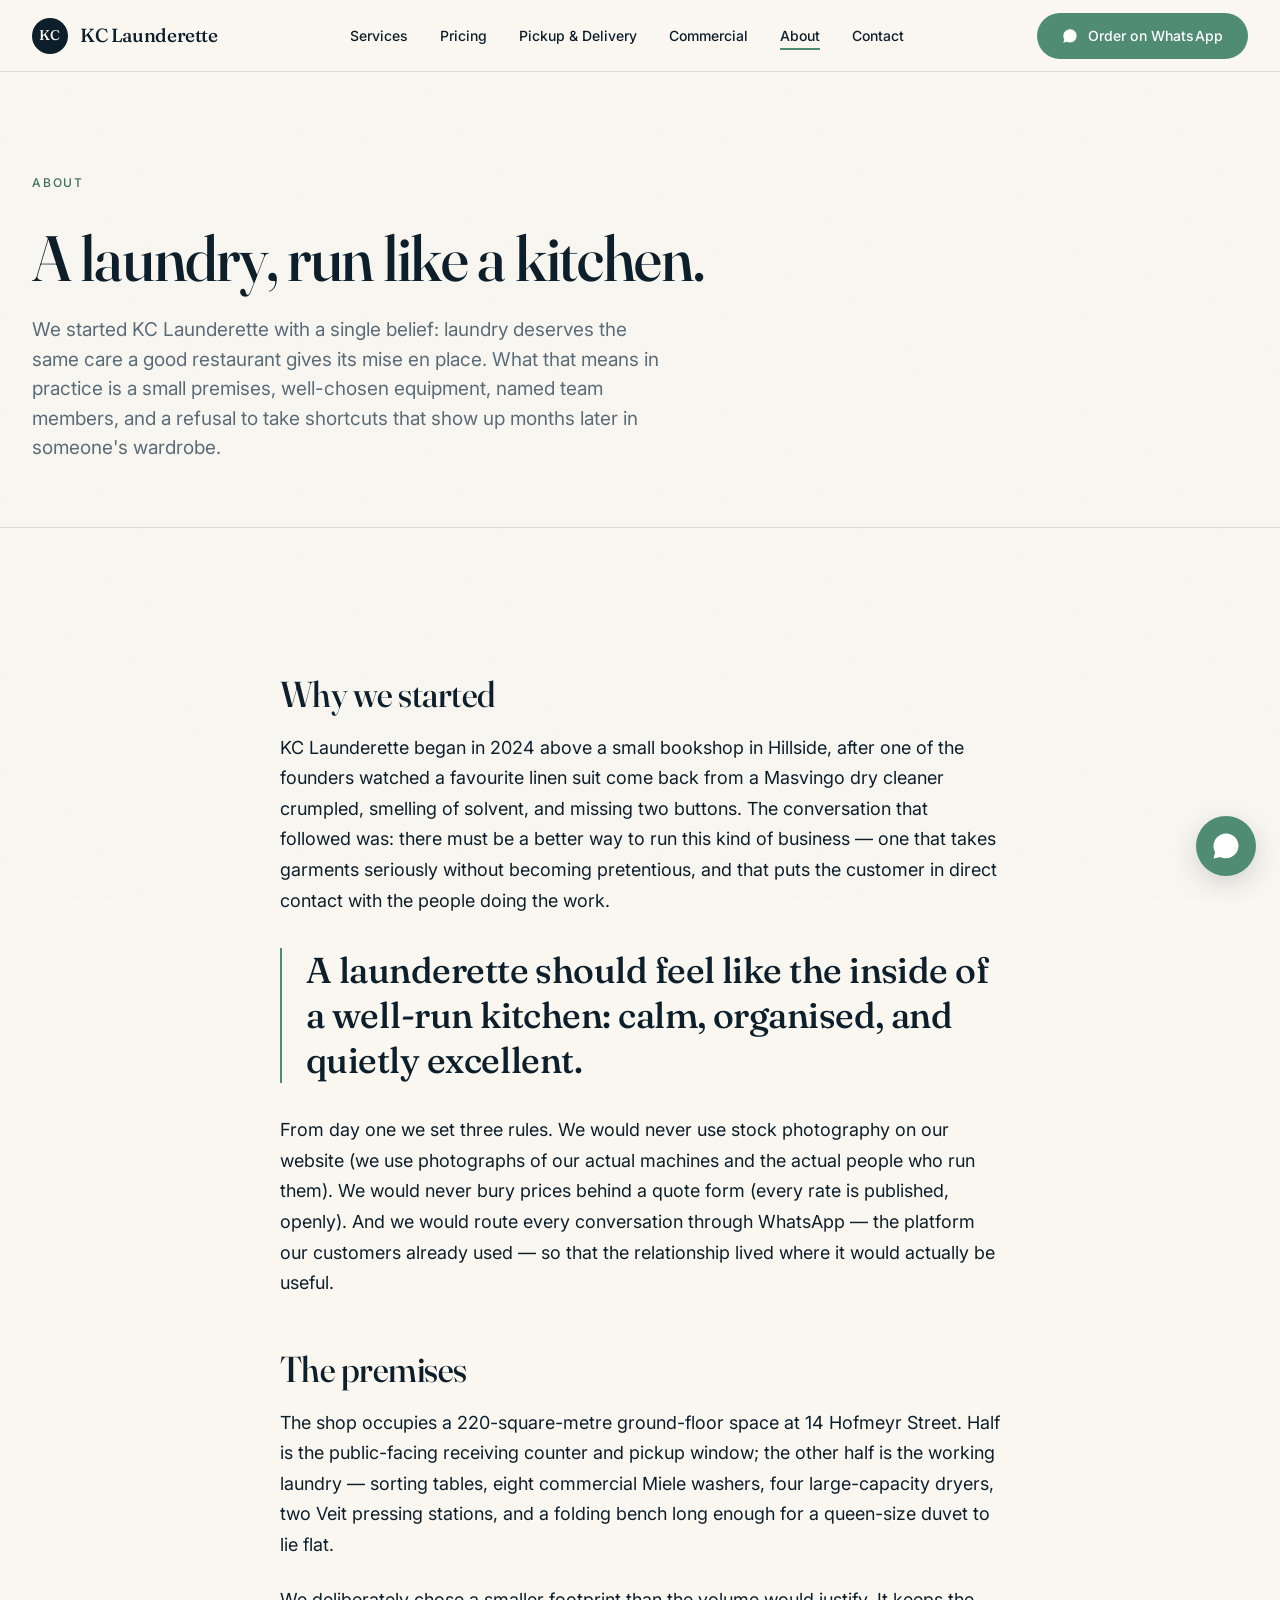
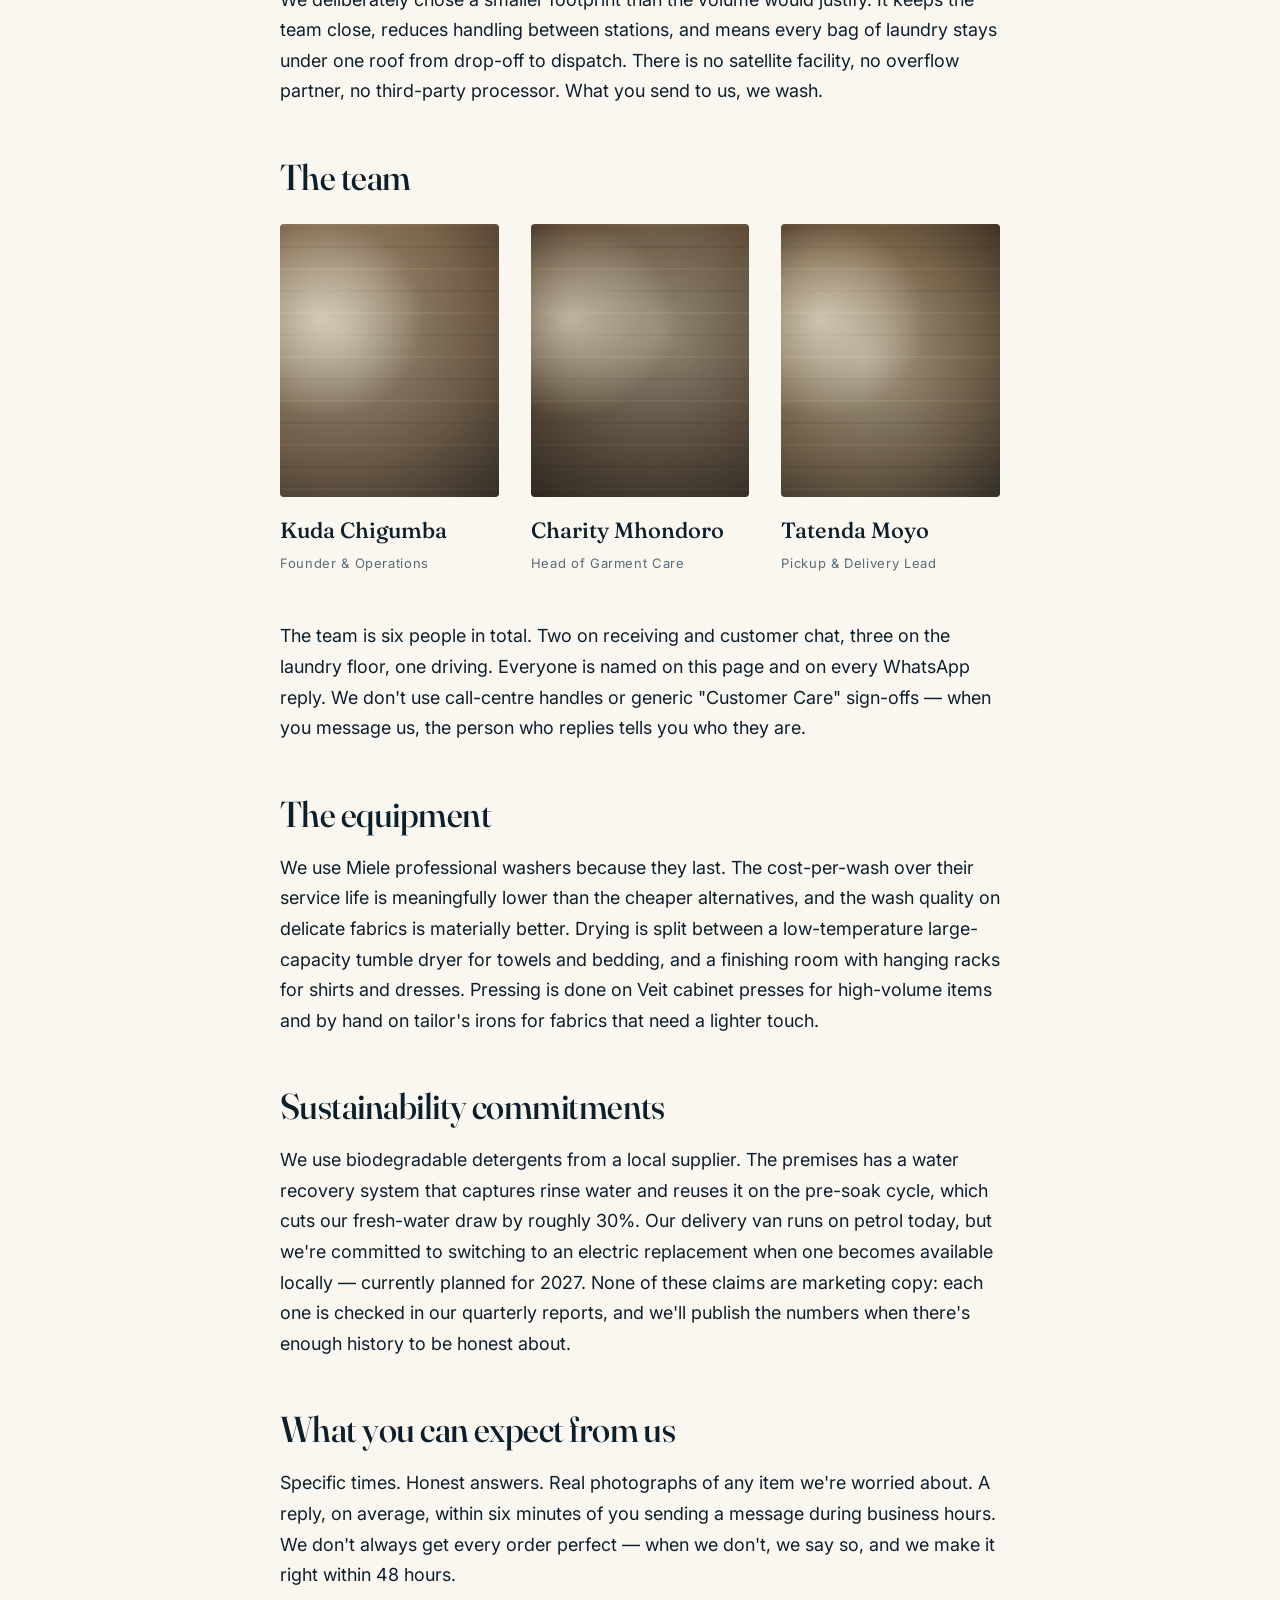
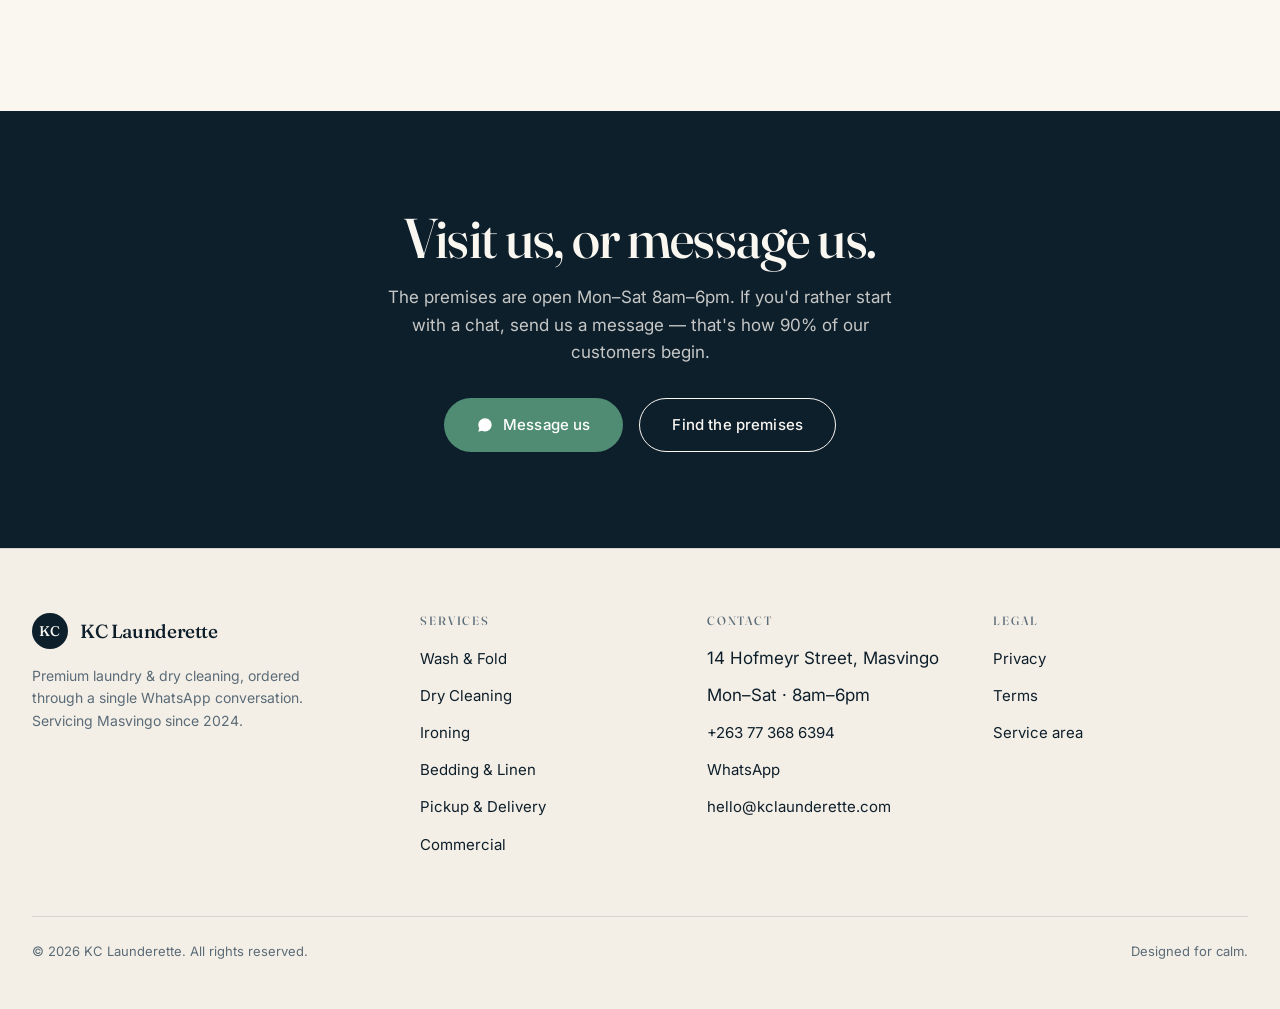
==== commit be1f9603: "Relocate to Masvingo, add hero carousel, polish mobile - Hero now features a 5-slide editorial carou" ====
--- a/about.html
+++ b/about.html
@@ -96,7 +96,7 @@
     <div class="long-form">
       <h3>Why we started</h3>
       <p>
-        KC Launderette began in 2024 above a small bookshop in Avondale, after one of the founders watched a favourite linen suit come back from a Harare dry cleaner crumpled, smelling of solvent, and missing two buttons. The conversation that followed was: there must be a better way to run this kind of business — one that takes garments seriously without becoming pretentious, and that puts the customer in direct contact with the people doing the work.
+        KC Launderette began in 2024 above a small bookshop in Hillside, after one of the founders watched a favourite linen suit come back from a Masvingo dry cleaner crumpled, smelling of solvent, and missing two buttons. The conversation that followed was: there must be a better way to run this kind of business — one that takes garments seriously without becoming pretentious, and that puts the customer in direct contact with the people doing the work.
       </p>
       <p class="lead-quote">
         A launderette should feel like the inside of a well-run kitchen: calm, organised, and quietly excellent.
@@ -107,7 +107,7 @@
 
       <h3>The premises</h3>
       <p>
-        The shop occupies a 220-square-metre ground-floor space at 14 Sample Avenue. Half is the public-facing receiving counter and pickup window; the other half is the working laundry — sorting tables, eight commercial Miele washers, four large-capacity dryers, two Veit pressing stations, and a folding bench long enough for a queen-size duvet to lie flat.
+        The shop occupies a 220-square-metre ground-floor space at 14 Hofmeyr Street. Half is the public-facing receiving counter and pickup window; the other half is the working laundry — sorting tables, eight commercial Miele washers, four large-capacity dryers, two Veit pressing stations, and a folding bench long enough for a queen-size duvet to lie flat.
       </p>
       <p>
         We deliberately chose a smaller footprint than the volume would justify. It keeps the team close, reduces handling between stations, and means every bag of laundry stays under one roof from drop-off to dispatch. There is no satellite facility, no overflow partner, no third-party processor. What you send to us, we wash.
@@ -189,7 +189,7 @@
           <span class="brand__monogram">KC</span>
           <span class="brand__wordmark">KC Launderette</span>
         </a>
-        <p class="footer__tagline">Premium laundry &amp; dry cleaning, ordered through a single WhatsApp conversation. Servicing Harare since 2024.</p>
+        <p class="footer__tagline">Premium laundry &amp; dry cleaning, ordered through a single WhatsApp conversation. Servicing Masvingo since 2024.</p>
       </div>
       <div>
         <h4 class="footer__title">Services</h4>
@@ -205,7 +205,7 @@
       <div>
         <h4 class="footer__title">Contact</h4>
         <ul class="footer__list">
-          <li>14 Sample Avenue, Avondale, Harare</li>
+          <li>14 Hofmeyr Street, Masvingo</li>
           <li>Mon–Sat · 8am–6pm</li>
           <li><a href="tel:+263773686394">+263 77 368 6394</a></li>
           <li><a href="https://wa.me/263773686394" target="_blank" rel="noopener" data-source="footer" data-label="WhatsApp">WhatsApp</a></li>
--- a/assets/css/styles.css
+++ b/assets/css/styles.css
@@ -426,28 +426,34 @@
    7. Hero
    -------------------------------------------------------------------------- */
 .hero {
-  padding: var(--space-8) 0 var(--space-12);
+  padding: var(--space-6) 0 var(--space-8);
   position: relative;
 }
 @media (min-width: 768px) {
+  .hero { padding: var(--space-8) 0 var(--space-12); }
+}
+@media (min-width: 1024px) {
   .hero { padding: var(--space-12) 0 var(--space-16); }
 }
 
 .hero__grid {
   display: grid;
   grid-template-columns: 1fr;
-  gap: var(--space-6);
+  gap: var(--space-4);
   align-items: center;
 }
+@media (min-width: 768px) {
+  .hero__grid { gap: var(--space-6); }
+}
 @media (min-width: 1024px) {
-  .hero__grid { grid-template-columns: 60% 40%; gap: var(--space-8); }
+  .hero__grid { grid-template-columns: 56% 44%; gap: var(--space-8); }
 }
 
 .hero__copy { max-width: 640px; }
 .hero__headline {
   font-family: var(--font-display);
   font-weight: 500;
-  font-size: clamp(48px, 8vw, 96px);
+  font-size: clamp(40px, 9vw, 96px);
   line-height: 1.02;
   letter-spacing: -0.025em;
   color: var(--navy);
@@ -455,20 +461,169 @@
   font-variation-settings: "opsz" 144;
 }
 .hero__sub {
-  font-size: 18px;
+  font-size: 17px;
   line-height: 1.6;
   color: var(--ink-soft);
   max-width: 520px;
   margin: 0 0 var(--space-4);
 }
-.hero__buttons { display: flex; flex-wrap: wrap; gap: var(--space-2); }
+@media (min-width: 768px) { .hero__sub { font-size: 18px; } }
+
+.hero__buttons {
+  display: flex;
+  flex-wrap: wrap;
+  gap: var(--space-2);
+}
+.hero__buttons .btn { flex: 1 1 auto; min-width: 0; }
+@media (min-width: 480px) {
+  .hero__buttons .btn { flex: 0 1 auto; }
+}
 
 .hero__art {
   position: relative;
   aspect-ratio: 4 / 5;
-  border-radius: 4px;
+  border-radius: 8px;
   overflow: hidden;
   background: var(--cream-deep);
+  box-shadow: 0 24px 60px -20px rgba(14, 31, 44, 0.25);
+}
+@media (max-width: 767px) {
+  .hero__art { aspect-ratio: 4 / 3; }
+}
+
+/* --------------------------------------------------------------------------
+   7b. Carousel
+   -------------------------------------------------------------------------- */
+.carousel {
+  position: relative;
+  width: 100%;
+  height: 100%;
+  overflow: hidden;
+  background: var(--cream-deep);
+  touch-action: pan-y;
+}
+
+.carousel__track {
+  display: flex;
+  height: 100%;
+  width: 100%;
+  transition: transform 600ms var(--ease);
+  will-change: transform;
+}
+
+.carousel__slide {
+  flex: 0 0 100%;
+  width: 100%;
+  height: 100%;
+  position: relative;
+}
+
+.carousel__img {
+  width: 100%;
+  height: 100%;
+  object-fit: cover;
+  display: block;
+  filter: saturate(0.92) brightness(0.97);
+}
+
+/* Soft gradient overlay for legibility of caption/credit */
+.carousel__slide::after {
+  content: "";
+  position: absolute;
+  inset: 0;
+  pointer-events: none;
+  background: linear-gradient(
+    180deg,
+    rgba(14, 31, 44, 0) 55%,
+    rgba(14, 31, 44, 0.55) 100%
+  );
+}
+
+.carousel__caption {
+  position: absolute;
+  left: 16px;
+  bottom: 16px;
+  right: 64px;
+  z-index: 2;
+  color: var(--cream-paper);
+  font-family: var(--font-body);
+  font-size: 12px;
+  letter-spacing: 0.12em;
+  text-transform: uppercase;
+}
+@media (min-width: 768px) {
+  .carousel__caption { left: 24px; bottom: 24px; right: 80px; font-size: 13px; }
+}
+
+.carousel__credit {
+  position: absolute;
+  right: 12px;
+  bottom: 12px;
+  z-index: 2;
+  color: rgba(250, 247, 241, 0.72);
+  font-size: 10px;
+  letter-spacing: 0.08em;
+  text-transform: uppercase;
+  text-decoration: none;
+  background: rgba(14, 31, 44, 0.35);
+  padding: 4px 8px;
+  border-radius: 999px;
+  backdrop-filter: blur(4px);
+}
+.carousel__credit:hover { color: #fff; background: rgba(14, 31, 44, 0.55); }
+
+/* Dots */
+.carousel__dots {
+  position: absolute;
+  left: 50%;
+  bottom: 14px;
+  transform: translateX(-50%);
+  display: flex;
+  gap: 8px;
+  padding: 8px 12px;
+  background: rgba(14, 31, 44, 0.18);
+  border-radius: 999px;
+  backdrop-filter: blur(6px);
+  z-index: 3;
+}
+.carousel__dot {
+  width: 8px;
+  height: 8px;
+  border-radius: 999px;
+  background: rgba(255, 255, 255, 0.55);
+  border: 0;
+  padding: 0;
+  cursor: pointer;
+  transition: background var(--transition-fast), width var(--transition-fast);
+}
+.carousel__dot[aria-selected="true"] {
+  background: var(--cream-paper);
+  width: 24px;
+}
+.carousel__dot:focus-visible { outline: 2px solid var(--mint); outline-offset: 2px; }
+
+/* Prev / next — desktop only */
+.carousel__nav {
+  position: absolute;
+  top: 50%;
+  transform: translateY(-50%);
+  width: 44px;
+  height: 44px;
+  border-radius: 999px;
+  background: rgba(250, 247, 241, 0.85);
+  color: var(--navy);
+  display: none;
+  align-items: center;
+  justify-content: center;
+  z-index: 3;
+  transition: background var(--transition-fast), transform var(--transition-fast);
+}
+.carousel__nav:hover { background: var(--cream-paper); transform: translateY(-50%) scale(1.05); }
+.carousel__nav--prev { left: 12px; }
+.carousel__nav--next { right: 12px; }
+.carousel__nav svg { width: 20px; height: 20px; }
+@media (min-width: 768px) and (hover: hover) {
+  .carousel__nav { display: inline-flex; }
 }
 
 /* Editorial photographic placeholder — folded textile vignette */
@@ -1429,3 +1584,160 @@
   white-space: nowrap;
   border: 0;
 }
+
+/* --------------------------------------------------------------------------
+   27. Mobile polish — fine-tuning across components for small screens
+   -------------------------------------------------------------------------- */
+
+/* Tighter nav on phones; FAB shouldn't crowd content */
+@media (max-width: 480px) {
+  :root { --nav-height: 64px; }
+  .nav__inner { gap: var(--space-1); }
+  .brand__wordmark { font-size: 17px; }
+  .brand__monogram { width: 32px; height: 32px; font-size: 13px; }
+}
+
+/* Tabs: scroll horizontally rather than wrap on very narrow screens */
+@media (max-width: 480px) {
+  .tabs {
+    flex-wrap: nowrap;
+    overflow-x: auto;
+    -webkit-overflow-scrolling: touch;
+    scrollbar-width: none;
+    margin-left: calc(-1 * var(--gutter-mobile));
+    margin-right: calc(-1 * var(--gutter-mobile));
+    padding-left: var(--gutter-mobile);
+    padding-right: var(--gutter-mobile);
+  }
+  .tabs::-webkit-scrollbar { display: none; }
+  .tab { white-space: nowrap; flex: 0 0 auto; }
+}
+
+/* Pricing tables: collapse to readable two-line rows on phones */
+@media (max-width: 480px) {
+  .price-table th, .price-table td { padding: 14px 10px; font-size: 15px; }
+  .price-table .price { font-size: 16px; }
+  .price-table .item-meta { font-size: 12px; }
+}
+
+/* Hero buttons — full width pair on tiniest screens */
+@media (max-width: 380px) {
+  .hero__buttons { flex-direction: column; align-items: stretch; }
+  .hero__buttons .btn { width: 100%; }
+}
+
+/* Trust strip dots and items align center on phones */
+@media (max-width: 480px) {
+  .trust-strip { padding: var(--space-2) 0; }
+  .trust-strip__row { gap: 10px var(--space-2); }
+  .trust-strip__item { font-size: 13.5px; }
+}
+
+/* Section heads tighter on mobile */
+@media (max-width: 768px) {
+  .section-head { margin-bottom: var(--space-4); }
+}
+
+/* Testimonials: more compact padding on phones */
+@media (max-width: 480px) {
+  .testimonial { padding: var(--space-4) var(--space-3) var(--space-3); }
+  .testimonial__quote-mark { font-size: 72px; top: 4px; left: 12px; }
+  .testimonial__body { font-size: 15.5px; }
+}
+
+/* Snapshot card stacks cleanly on mobile */
+@media (max-width: 768px) {
+  .snapshot { padding: var(--space-3); }
+  .snapshot__price { font-size: 28px; }
+  .snapshot__item { padding: var(--space-2) 0; gap: 4px; }
+  .snapshot__item:first-child { padding-top: 0; }
+  .snapshot__item:last-child { border-bottom: 0; padding-bottom: 0; }
+}
+
+/* Service band heading tighter on mobile */
+@media (max-width: 480px) {
+  .service-band { padding: var(--space-6) 0; }
+  .service-band__title { font-size: 28px; }
+  .service-band__desc { font-size: 16px; }
+}
+
+/* Page hero compact on phones */
+@media (max-width: 480px) {
+  .page-hero { padding: var(--space-6) 0 var(--space-4); }
+  .page-hero__title { font-size: 36px; }
+  .page-hero__sub { font-size: 17px; }
+}
+
+/* Map: smaller aspect ratio on phones for less scroll */
+@media (max-width: 768px) {
+  .map { aspect-ratio: 4 / 3; }
+}
+
+/* Conversion band tighter on mobile */
+@media (max-width: 480px) {
+  .conversion { padding: var(--space-8) 0; }
+  .conversion h2 { font-size: 32px; }
+}
+
+/* Footer rhythm on mobile */
+@media (max-width: 768px) {
+  .footer { padding: var(--space-6) 0 var(--space-4); }
+  .footer__bottom { font-size: 12px; gap: 10px; flex-direction: column; align-items: flex-start; }
+}
+
+/* FAQ tap targets larger on mobile, headings smaller */
+@media (max-width: 480px) {
+  .faq__q { font-size: 18px; padding: 18px 0; gap: var(--space-2); }
+}
+
+/* Long-form (About) reads better on phones with smaller line-height */
+@media (max-width: 480px) {
+  .long-form { font-size: 17px; line-height: 1.65; }
+  .long-form .lead-quote { font-size: 22px; padding-left: var(--space-2); }
+}
+
+/* Steps stack with tighter spacing on phones */
+@media (max-width: 480px) {
+  .step__num { font-size: 48px; }
+  .steps { gap: var(--space-4); }
+}
+
+/* Contact block on phones */
+@media (max-width: 480px) {
+  .contact-block { padding: var(--space-3); }
+  .contact-block__value { font-size: 19px; }
+}
+
+/* Photo placeholders inside service bands look better with rounded corners on mobile */
+@media (max-width: 768px) {
+  .service-band__art { aspect-ratio: 16 / 11; border-radius: 8px; }
+}
+
+/* Industries grid: 2 columns on phones, larger tap targets */
+@media (max-width: 480px) {
+  .industries { gap: 8px; }
+  .industry { padding: var(--space-2); }
+  .industry__name { font-size: 15px; }
+}
+
+/* Hide horizontal scrollbars project-wide */
+html, body { overflow-x: clip; }
+
+/* Image-band photographic alternative — used where placeholders are replaced */
+.photo {
+  position: relative;
+  width: 100%;
+  height: 100%;
+}
+.photo > img {
+  width: 100%;
+  height: 100%;
+  object-fit: cover;
+  display: block;
+  filter: saturate(0.92) brightness(0.97);
+}
+.photo > .photo-placeholder--label {
+  z-index: 2;
+  color: rgba(255, 255, 255, 0.92);
+  text-shadow: 0 1px 2px rgba(0,0,0,0.4);
+}
